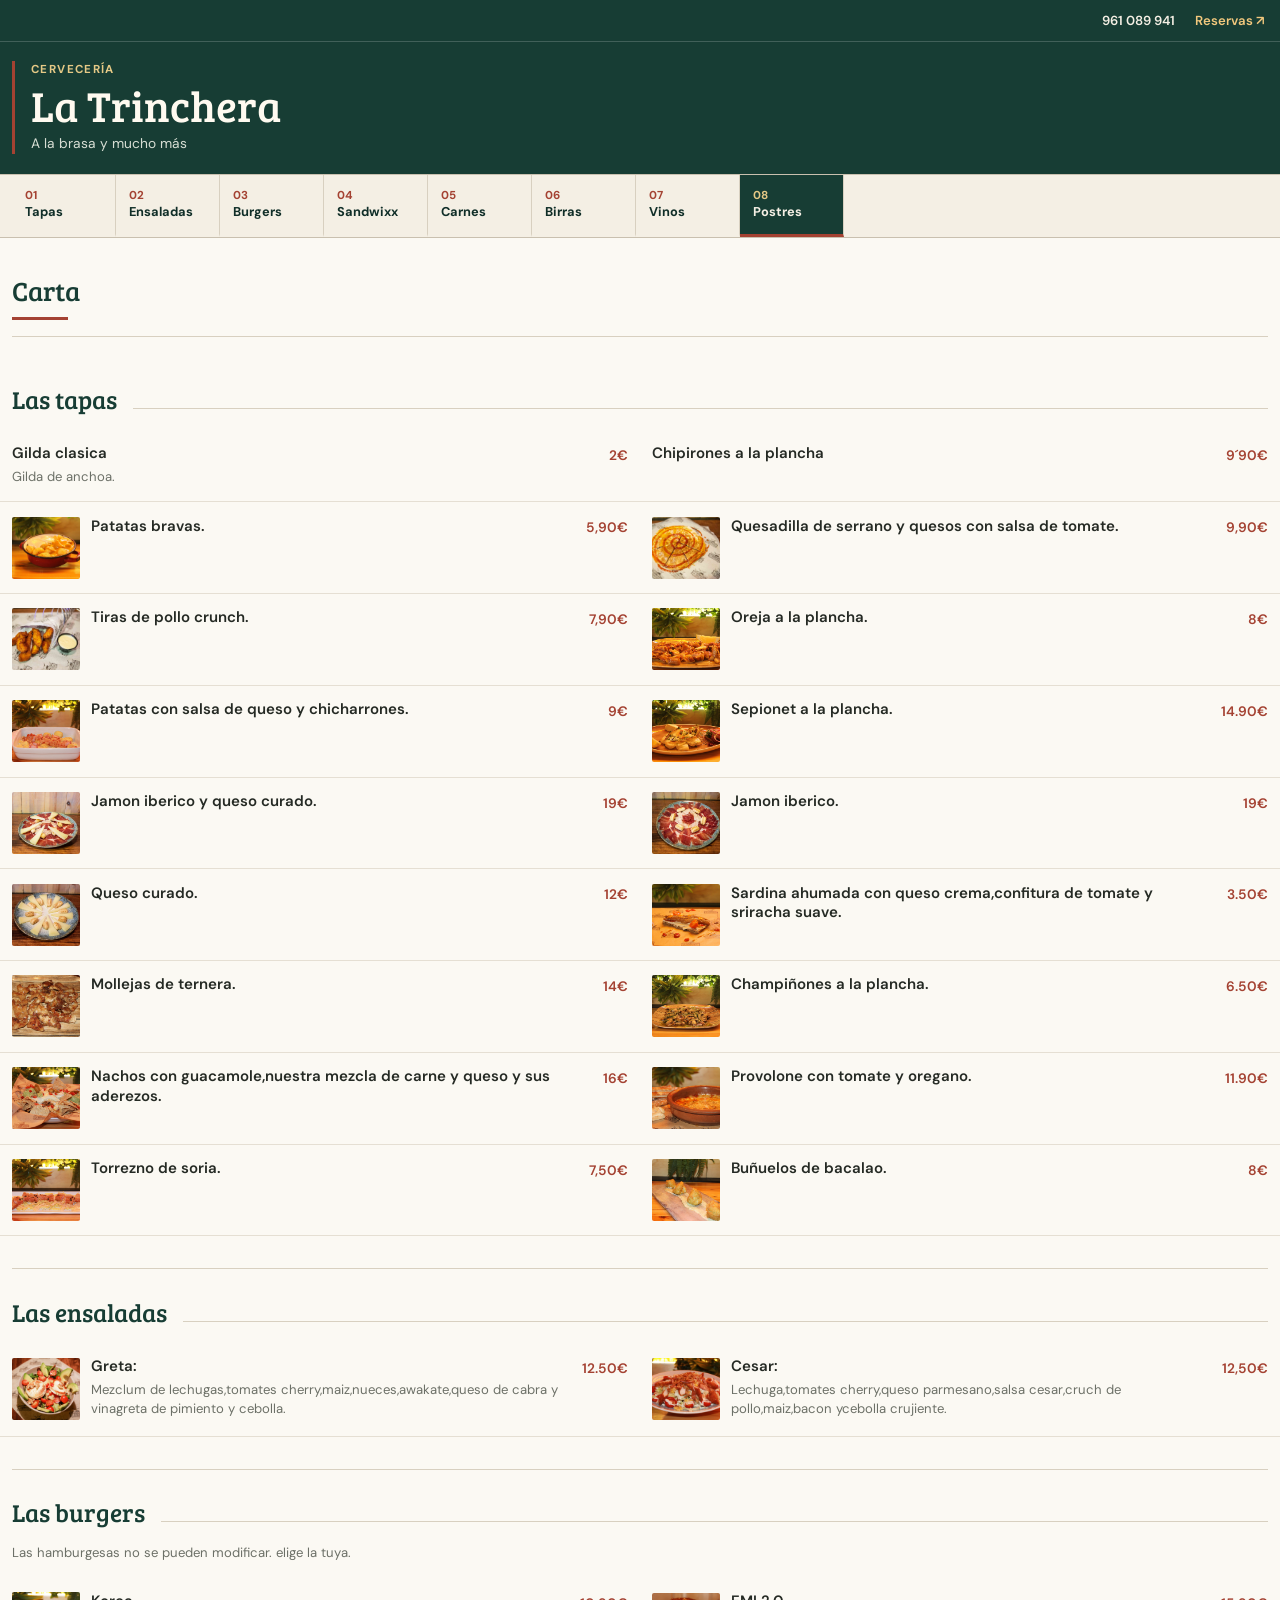
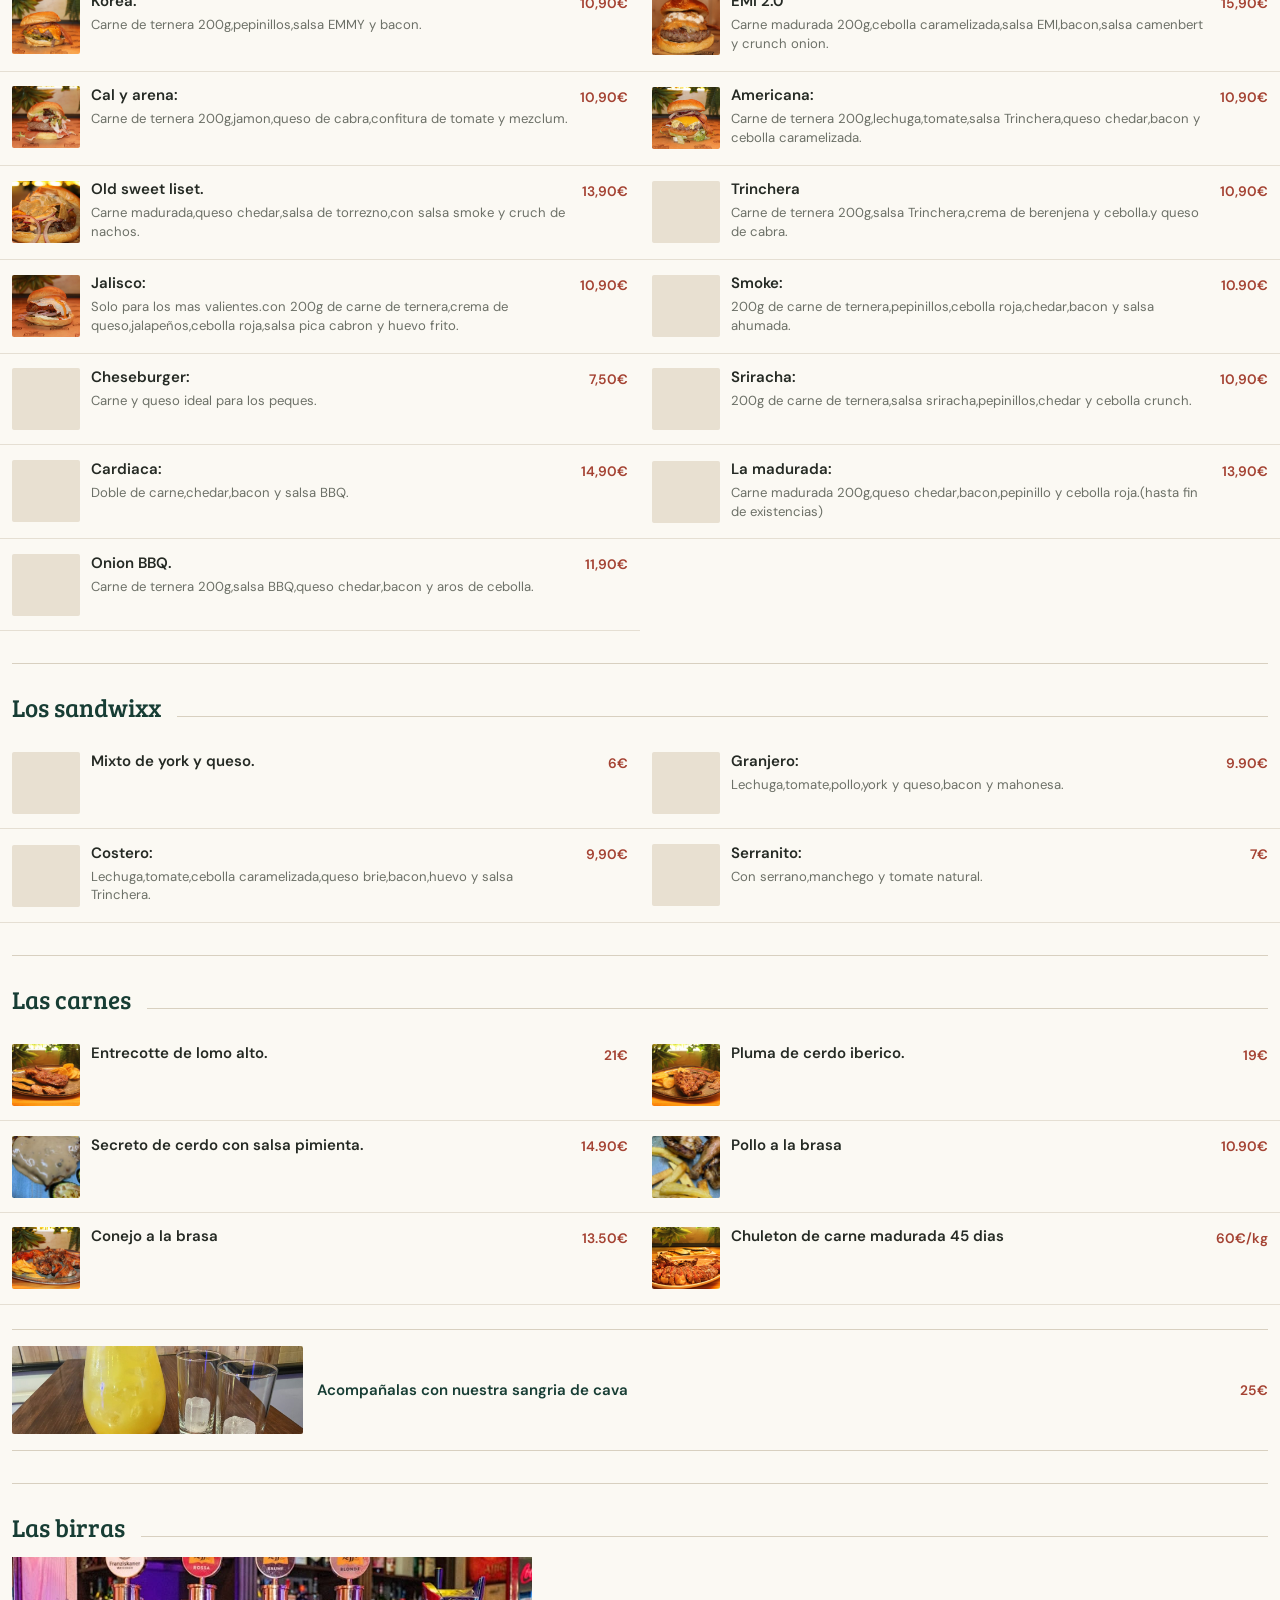
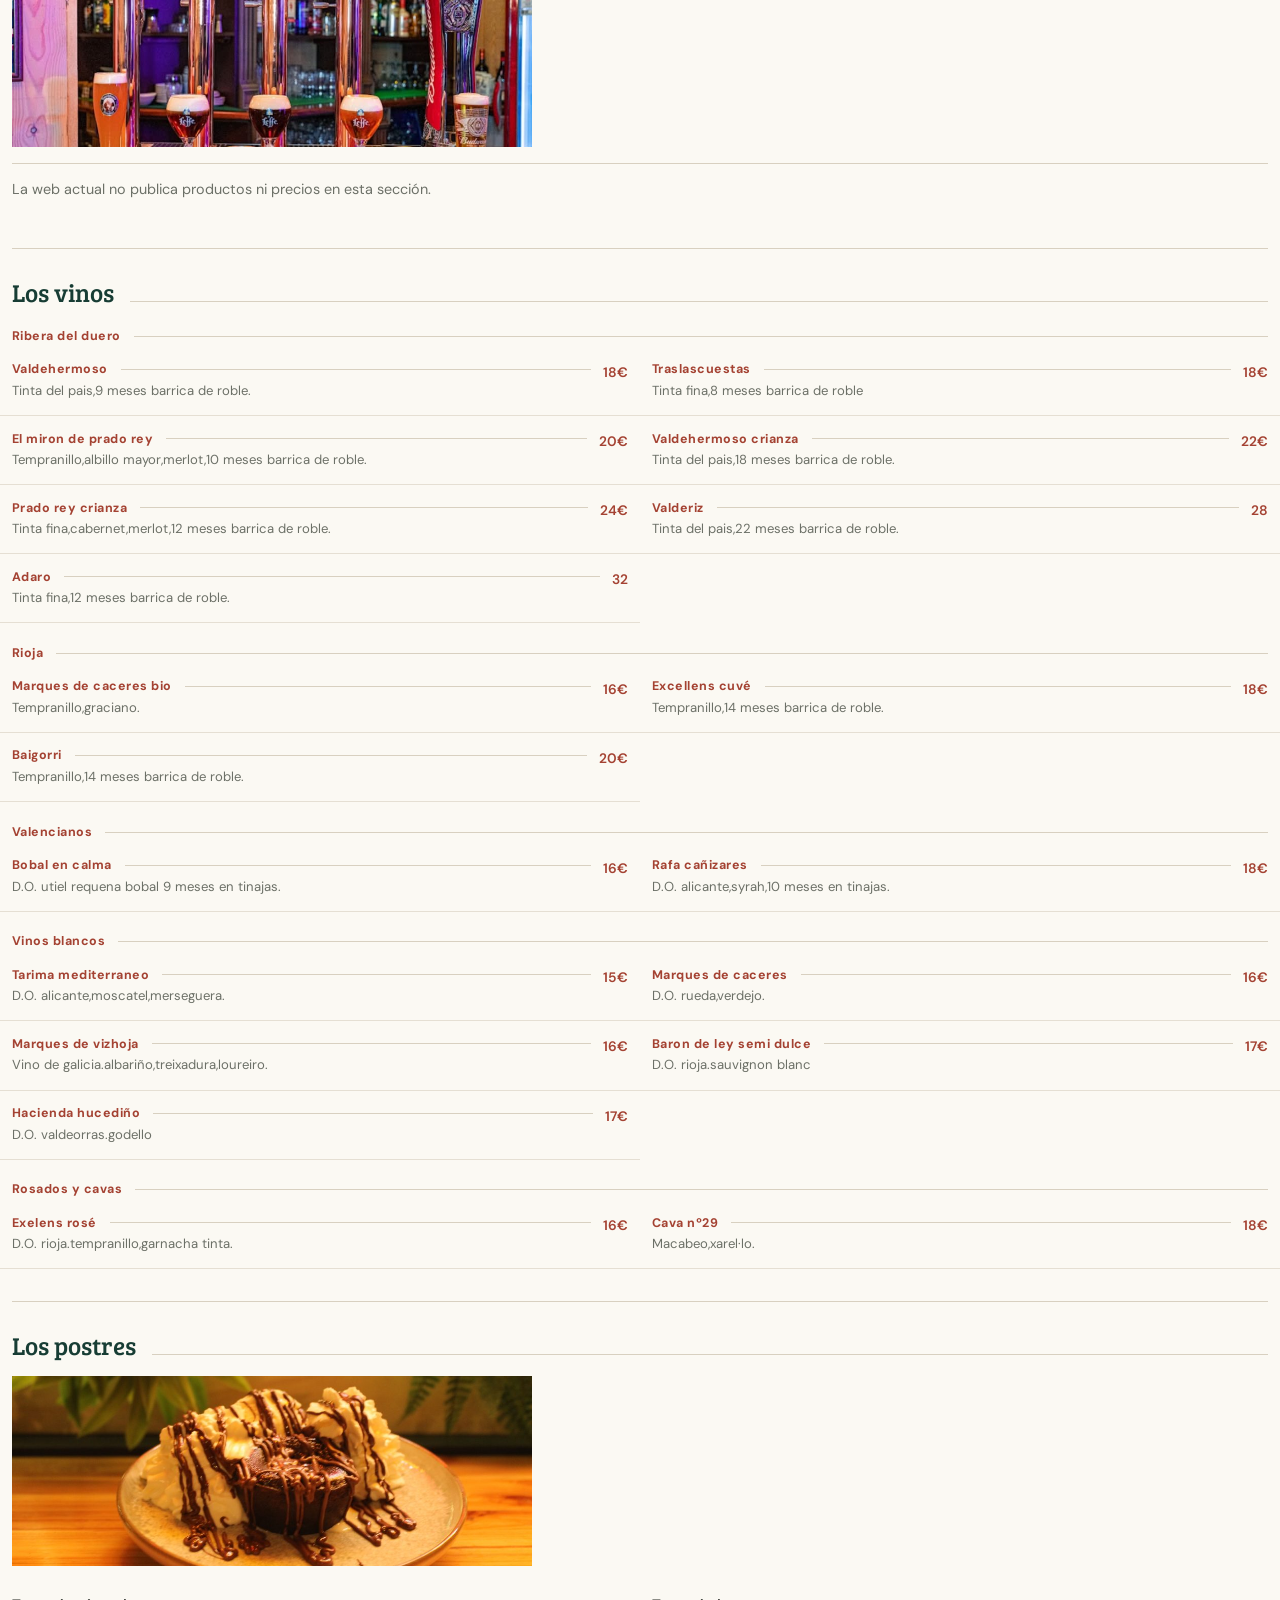
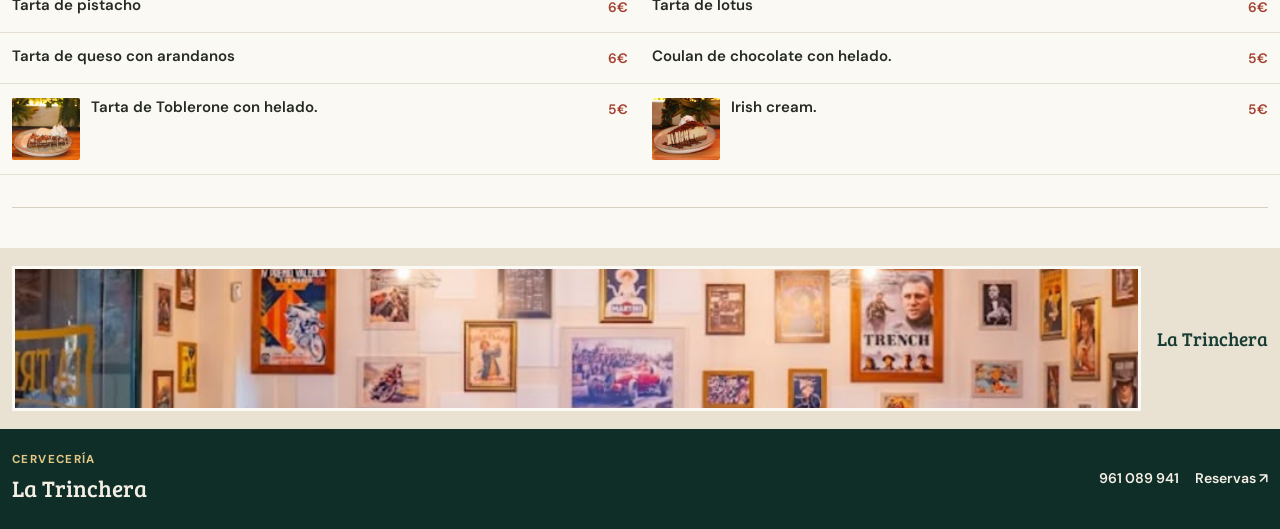
==== index.html @ 9a5b6aed "V1.0" ====
<!doctype html>
<html lang="es">
<head>
  <meta charset="utf-8">
  <meta name="viewport" content="width=device-width, initial-scale=1">
  <meta name="theme-color" content="#173d34">
  <meta name="description" content="Carta de Cervecería La Trinchera.">
  <title>Carta | Cervecería La Trinchera</title>
  <link rel="preconnect" href="https://fonts.googleapis.com">
  <link rel="preconnect" href="https://fonts.gstatic.com" crossorigin>
  <link href="https://fonts.googleapis.com/css2?family=Bree+Serif&family=DM+Sans:wght@400;500;600;700&display=swap" rel="stylesheet">
  <link href="https://cdn.jsdelivr.net/npm/bootstrap@5.3.3/dist/css/bootstrap.min.css" rel="stylesheet">
  <link href="css/style.css" rel="stylesheet">
  <script src="js/script.js" defer></script>
</head>
<body>
  <a class="skip-link" href="#contenido">Saltar a la carta</a>
  <header class="site-header" id="inicio">
    <div class="topline">
      <a class="phone-link" href="tel:961089941" aria-label="Llamar al 961 089 941">961 089 941</a>
      <a class="reservation-link" href="https://cervecerialatrinchera.com/index.php/ssssss/" target="_blank" rel="noopener noreferrer">Reservas <span aria-hidden="true">↗</span></a>
    </div>

    <div class="identity container-xxl">
      <div class="identity-copy">
        <p class="eyebrow">Cervecería</p>
        <h1>La Trinchera</h1>
        <p class="tagline">A la brasa y mucho más</p>
      </div>
    </div>

    <nav class="category-nav" aria-label="Categorías de la carta">
      <div class="category-nav-inner container-xxl" id="category-links"></div>
    </nav>
  </header>

  <main class="menu container-xxl" id="contenido">
    <div class="menu-heading">
      <h2>Carta</h2>
      <span class="heading-rule" aria-hidden="true"></span>
    </div>
    <div id="menu-sections"></div>
  </main>

  <section class="room-note" aria-label="El salón de La Trinchera">
    <div class="room-note-inner container-xxl">
      <img src="Fotos/salon.jpeg" alt="Interior de La Trinchera con mesas de madera, bancos y cuadros en las paredes" loading="lazy">
      <p>La Trinchera</p>
    </div>
  </section>

  <footer class="site-footer">
    <div class="footer-inner container-xxl">
      <div>
        <p class="eyebrow">Cervecería</p>
        <p class="footer-name">La Trinchera</p>
      </div>
      <div class="footer-links">
        <a href="tel:961089941">961 089 941</a>
        <a href="https://cervecerialatrinchera.com/index.php/ssssss/" target="_blank" rel="noopener noreferrer">Reservas <span aria-hidden="true">↗</span></a>
      </div>
    </div>
  </footer>
</body>
</html>
---- css/style.css ----
:root {
  color-scheme: light;
  --green: #173d34;
  --green-deep: #102e28;
  --cream: #f4efe4;
  --paper: #fbf9f3;
  --ink: #242923;
  --muted: #6c7067;
  --red: #a44232;
  --wood: #aa754c;
  --line: #d8d0c0;
  --display: "Bree Serif", Georgia, serif;
  --body: "DM Sans", "Segoe UI", sans-serif;
  --type-brand: 2.7rem;
  --type-section: 1.55rem;
  --type-product: 0.94rem;
  --type-description: 0.82rem;
  --type-detail: 0.72rem;
  scroll-padding-top: 5.5rem;
}

* {
  box-sizing: border-box;
}

html {
  scroll-behavior: smooth;
}

body {
  margin: 0;
  background: var(--paper);
  color: var(--ink);
  font-family: var(--body);
  font-size: 16px;
  line-height: 1.5;
}

a {
  color: inherit;
}

a:focus-visible {
  outline: 3px solid #d4a152;
  outline-offset: 3px;
}

.skip-link {
  position: fixed;
  z-index: 20;
  top: 0.5rem;
  left: 0.5rem;
  padding: 0.65rem 0.9rem;
  transform: translateY(-160%);
  background: var(--paper);
  color: var(--green-deep);
  font-weight: 700;
}

.skip-link:focus {
  transform: translateY(0);
}

.site-header {
  background: var(--green);
  color: var(--cream);
}

.topline {
  display: flex;
  min-height: 42px;
  align-items: center;
  justify-content: flex-end;
  gap: 1.25rem;
  padding: 0.35rem max(1rem, calc((100vw - 1320px) / 2));
  border-bottom: 1px solid rgb(255 255 255 / 18%);
  font-size: 0.82rem;
  font-weight: 600;
}

.topline a,
.footer-links a {
  text-decoration: none;
}

.topline a:hover,
.footer-links a:hover {
  text-decoration: underline;
  text-underline-offset: 0.2em;
}

.reservation-link {
  color: #f2c87d;
}

.identity {
  display: flex;
  align-items: center;
  min-height: 132px;
  padding-top: 1rem;
  padding-bottom: 1.05rem;
}

.identity-copy {
  padding-left: 1rem;
  border-left: 3px solid var(--red);
}

.eyebrow {
  margin: 0 0 0.2rem;
  color: var(--red);
  font-size: 0.72rem;
  font-weight: 700;
  letter-spacing: 0.12em;
  text-transform: uppercase;
}

.identity .eyebrow {
  color: #e5c986;
}

.identity h1 {
  margin: 0;
  color: #fffaf0;
  font-family: var(--display);
  font-size: var(--type-brand);
  font-weight: 400;
  line-height: 1.05;
}

.tagline {
  margin: 0.4rem 0 0;
  color: #d7ded4;
  font-size: 0.86rem;
}

.category-nav {
  position: sticky;
  z-index: 10;
  top: 0;
  background: var(--cream);
  color: var(--green-deep);
  border-top: 1px solid #c9c0af;
  border-bottom: 1px solid #c9c0af;
}

.category-nav-inner {
  display: flex;
  gap: 0;
  overflow-x: auto;
  overscroll-behavior-x: contain;
  scroll-snap-type: x proximity;
  scrollbar-width: none;
}

.category-nav-inner::-webkit-scrollbar {
  display: none;
}

.category-link {
  position: relative;
  display: flex;
  min-width: 6.1rem;
  min-height: 62px;
  flex: 0 0 auto;
  flex-direction: column;
  align-items: flex-start;
  justify-content: center;
  gap: 0.18rem;
  padding: 0.55rem 0.8rem 0.5rem;
  border-right: 1px solid #d8d0c0;
  border-bottom: 3px solid transparent;
  color: var(--green-deep);
  font-size: 0.8rem;
  font-weight: 700;
  line-height: 1.15;
  text-decoration: none;
  white-space: nowrap;
  scroll-snap-align: start;
}

.category-link::before {
  color: var(--red);
  content: attr(data-number);
  font-size: var(--type-detail);
  font-weight: 700;
  line-height: 1;
}

.category-link:hover,
.category-link[aria-current="location"] {
  background: var(--green);
  border-bottom-color: var(--red);
  color: var(--cream);
}

.category-link[aria-current="location"]::before,
.category-link:hover::before {
  color: #e5c986;
}

.menu {
  padding-top: 1.8rem;
  padding-bottom: 2.5rem;
}

.menu-heading {
  position: relative;
  margin-bottom: 1.2rem;
  padding: 0 0 1rem;
  border-bottom: 1px solid var(--line);
}

.menu-heading h2 {
  margin: 0;
  color: var(--green);
  font-family: var(--display);
  font-size: 1.7rem;
  font-weight: 400;
  line-height: 1.15;
}

.heading-rule {
  display: block;
  width: 3.5rem;
  height: 3px;
  margin-top: 0.7rem;
  background: var(--red);
}

.menu-section {
  scroll-margin-top: 5.5rem;
  padding: 1.8rem 0 2rem;
  border-bottom: 1px solid var(--line);
}

.section-heading {
  display: flex;
  align-items: baseline;
  justify-content: space-between;
  gap: 1rem;
  margin-bottom: 1rem;
}

.section-heading h2 {
  margin: 0;
  color: var(--green);
  font-family: var(--display);
  font-size: var(--type-section);
  font-weight: 400;
  line-height: 1.15;
}

.section-heading::after {
  height: 1px;
  flex: 1;
  content: "";
  background: var(--line);
}

.section-note {
  margin: 0 0 1rem;
  color: var(--muted);
  font-size: var(--type-description);
  line-height: 1.45;
}

.product-grid {
  --bs-gutter-x: 1.5rem;
  --bs-gutter-y: 0;
}

.product-item {
  display: grid;
  grid-template-columns: minmax(0, 1fr) auto;
  align-content: start;
  align-items: start;
  gap: 0.1rem 0.75rem;
  min-width: 0;
  padding: 0.9rem 0.75rem;
  border-bottom: 1px solid #e5dfd3;
}

.product-item.has-image {
  grid-template-columns: 68px minmax(0, 1fr) auto;
  gap: 0.18rem 0.7rem;
}

.product-photo {
  grid-row: 1 / span 2;
  width: 68px;
  height: 62px;
  align-self: center;
  border-radius: 2px;
  background: #e8e0d1;
  object-fit: cover;
}

.product-copy {
  min-width: 0;
}

.product-name {
  margin: 0;
  color: #252a24;
  font-size: var(--type-product);
  font-weight: 600;
  line-height: 1.3;
}

.product-description {
  margin: 0.28rem 0 0;
  color: var(--muted);
  font-size: var(--type-description);
  line-height: 1.42;
}

.product-price {
  align-self: start;
  padding-top: 0.04rem;
  color: var(--red);
  font-size: 0.86rem;
  font-weight: 600;
  white-space: nowrap;
}

.wine-group {
  margin-top: 1.4rem;
}

.wine-group h3 {
  display: flex;
  align-items: center;
  gap: 0.8rem;
  margin: 0 0 0.2rem;
  color: var(--red);
  font-size: 0.78rem;
  font-weight: 700;
  letter-spacing: 0.04em;
}

.wine-group h3::after {
  height: 1px;
  flex: 1;
  content: "";
  background: var(--line);
}

.section-photo {
  width: min(100%, 520px);
  height: 190px;
  margin: 0 0 1rem;
  overflow: hidden;
  background: #e8e0d1;
}

.section-photo img {
  width: 100%;
  height: 100%;
  object-fit: cover;
}

.menu-empty {
  margin: 0;
  padding: 0.95rem 0;
  border-top: 1px solid var(--line);
  color: var(--muted);
  font-size: 0.9rem;
}

.complement {
  display: grid;
  grid-template-columns: minmax(96px, 0.32fr) 1fr auto;
  align-items: center;
  gap: 0.9rem;
  margin-top: 1.5rem;
  padding: 1rem 0;
  border-top: 1px solid var(--line);
  border-bottom: 1px solid var(--line);
}

.complement img {
  width: 100%;
  height: 88px;
  border-radius: 2px;
  object-fit: cover;
}

.complement p {
  margin: 0;
  color: var(--green);
  font-size: var(--type-product);
  font-weight: 600;
  line-height: 1.35;
}

.complement .product-price {
  align-self: center;
}

.room-note {
  padding: 1.1rem 0;
  background: #e9e1d2;
}

.room-note-inner {
  display: grid;
  grid-template-columns: minmax(0, 1fr) auto;
  align-items: center;
  gap: 1rem;
}

.room-note img {
  display: block;
  width: 100%;
  height: 145px;
  object-fit: cover;
  object-position: center 50%;
  border: 3px solid var(--paper);
}

.room-note p {
  margin: 0;
  color: var(--green);
  font-family: var(--display);
  font-size: 1.2rem;
}

.site-footer {
  padding: 1.4rem 0;
  background: var(--green-deep);
  color: var(--cream);
}

.footer-inner {
  display: flex;
  align-items: center;
  justify-content: space-between;
  gap: 1.5rem;
}

.site-footer .eyebrow {
  color: #e5c986;
}

.footer-name {
  margin: 0;
  font-family: var(--display);
  font-size: 1.45rem;
}

.footer-links {
  display: flex;
  flex-wrap: wrap;
  gap: 1rem;
  font-size: 0.88rem;
  font-weight: 600;
}

@media (min-width: 768px) {
  .menu {
    padding-top: 2.3rem;
  }

  .category-link {
    min-width: 6.5rem;
  }
}

@media (max-width: 575.98px) {
  .topline {
    min-height: 38px;
    padding-right: 1rem;
    font-size: 0.78rem;
  }

  .identity {
    min-height: 106px;
    padding-top: 0.8rem;
    padding-bottom: 0.85rem;
  }

  .identity-copy {
    padding-left: 0.8rem;
  }

  .identity h1 {
    font-size: 2.1rem;
  }

  .tagline {
    font-size: 0.8rem;
  }

  .category-link {
    min-width: 5.4rem;
    min-height: 57px;
    padding-right: 0.7rem;
    padding-left: 0.7rem;
    font-size: 0.76rem;
  }

  .menu {
    padding-top: 1.35rem;
    padding-bottom: 1.8rem;
  }

  .menu-heading h2 {
    font-size: 1.55rem;
  }

  .section-heading h2 {
    font-size: 1.42rem;
  }

  .product-grid {
    --bs-gutter-x: 0;
  }

  .product-item {
    padding: 0.8rem 0;
  }

  .product-item.has-image {
    grid-template-columns: 58px minmax(0, 1fr) auto;
    gap: 0.18rem 0.62rem;
  }

  .product-photo {
    width: 58px;
    height: 54px;
  }

  .product-name {
    font-size: 0.88rem;
  }

  .product-description {
    font-size: 0.82rem;
  }

  .product-price {
    font-size: 0.85rem;
  }

  .complement {
    grid-template-columns: 68px minmax(0, 1fr) auto;
    gap: 0.7rem;
  }

  .complement img {
    height: 62px;
  }

  .complement p {
    font-size: 0.84rem;
  }

  .room-note img {
    height: 112px;
  }

  .room-note p {
    font-size: 1.1rem;
  }

  .footer-inner {
    align-items: flex-start;
    flex-direction: column;
    gap: 0.85rem;
  }
}

@media (prefers-reduced-motion: reduce) {
  html {
    scroll-behavior: auto;
  }
}
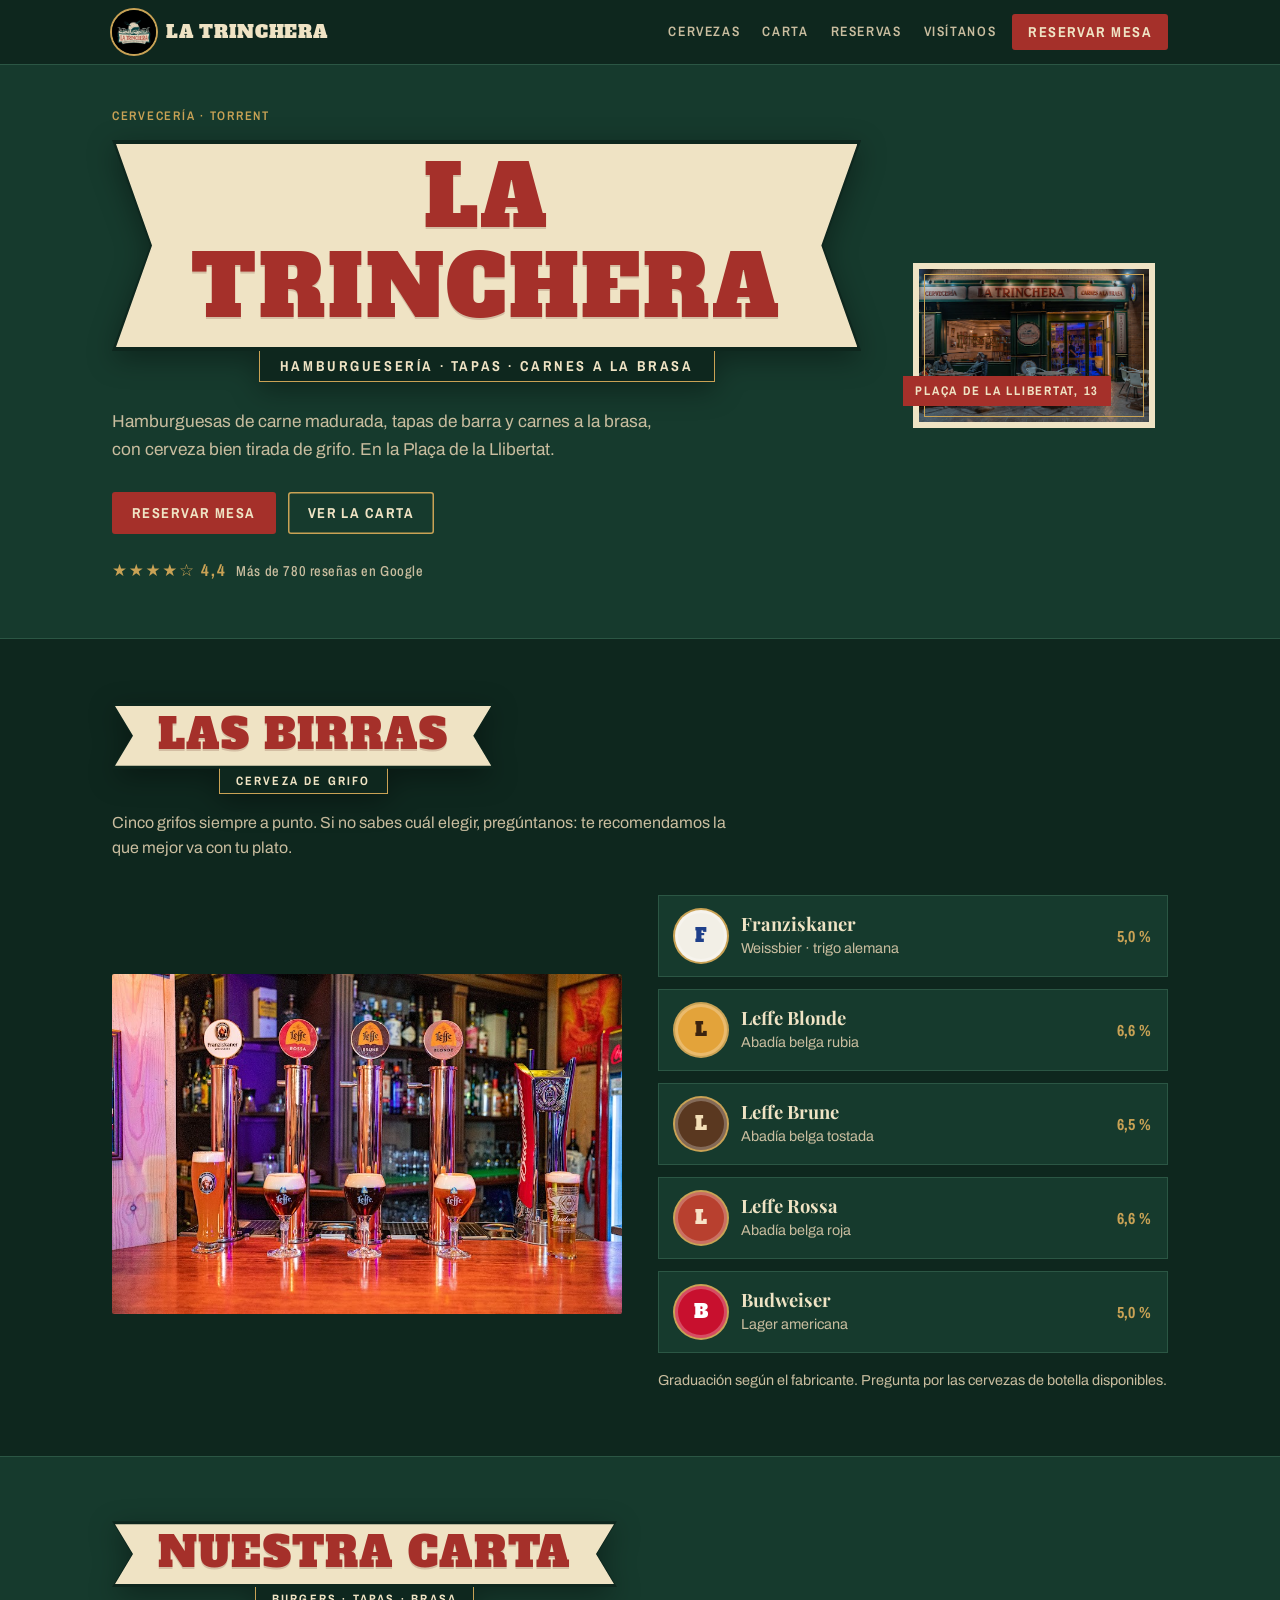
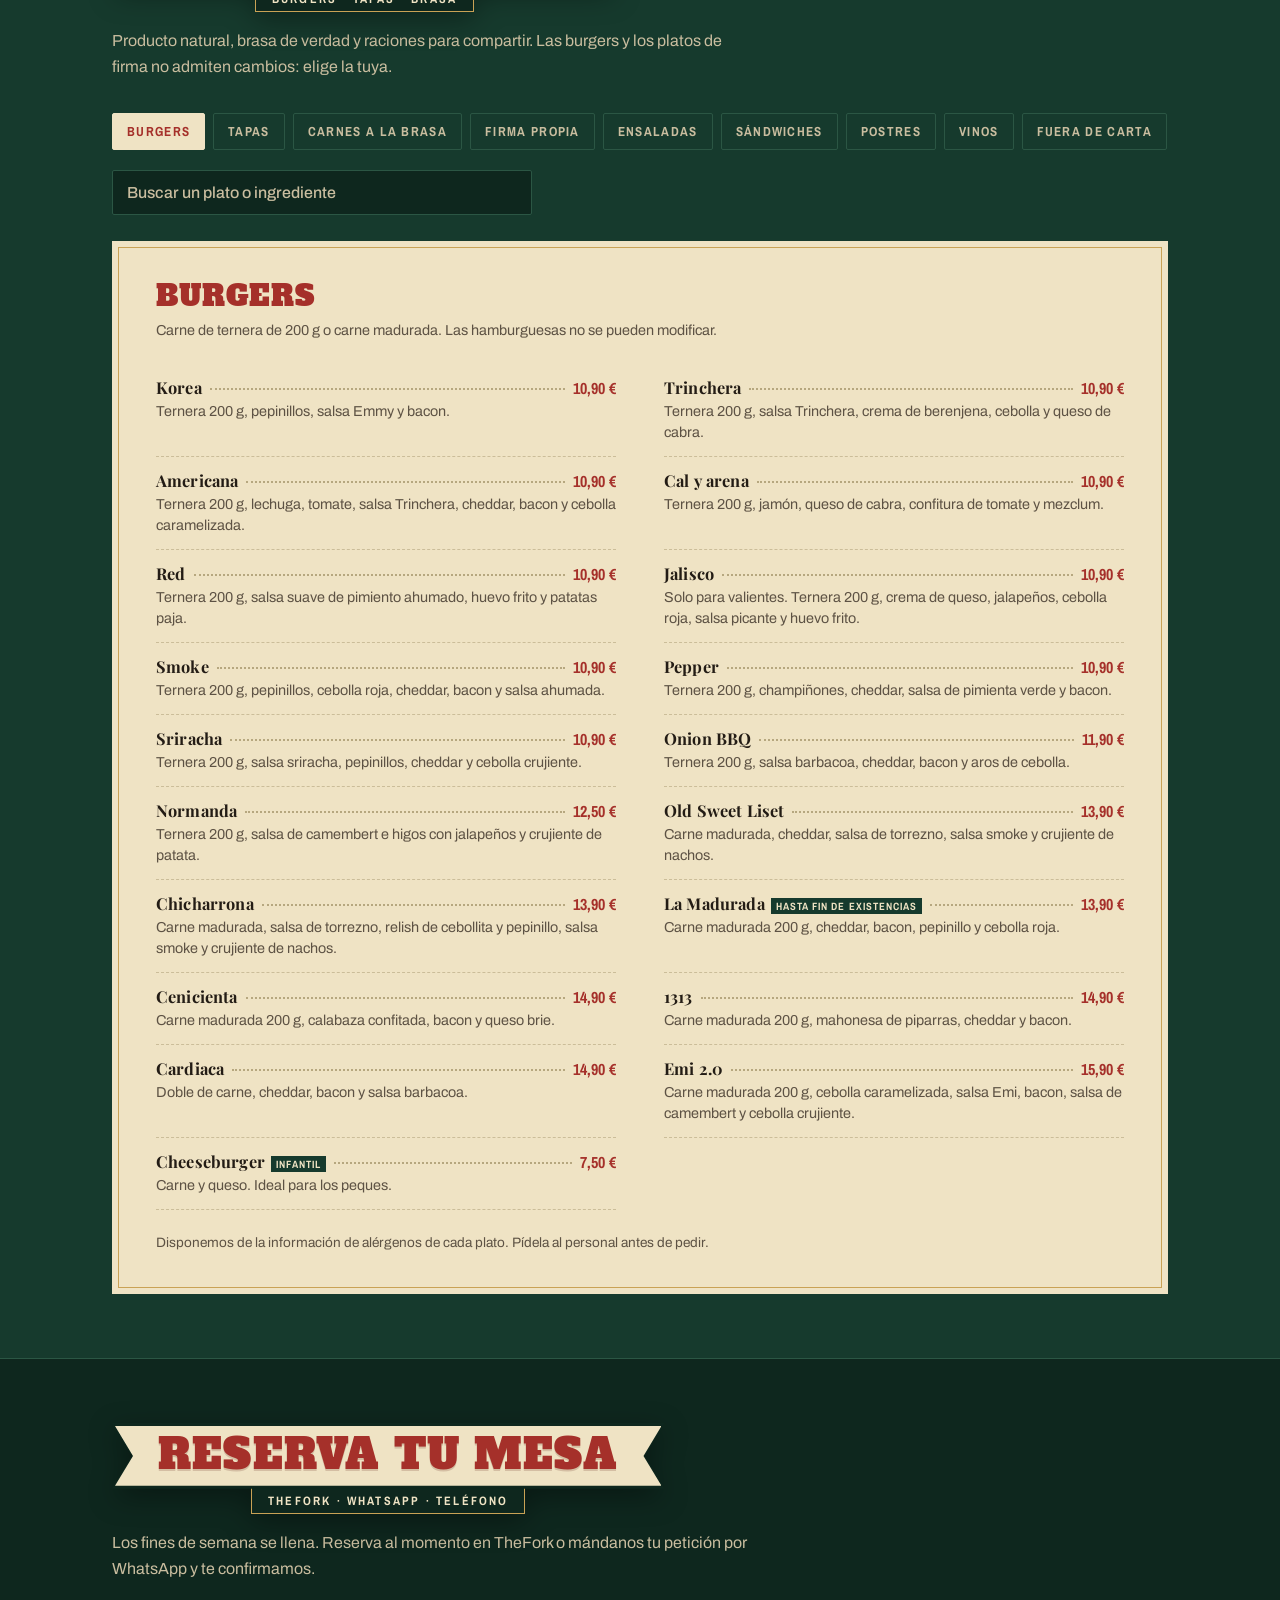
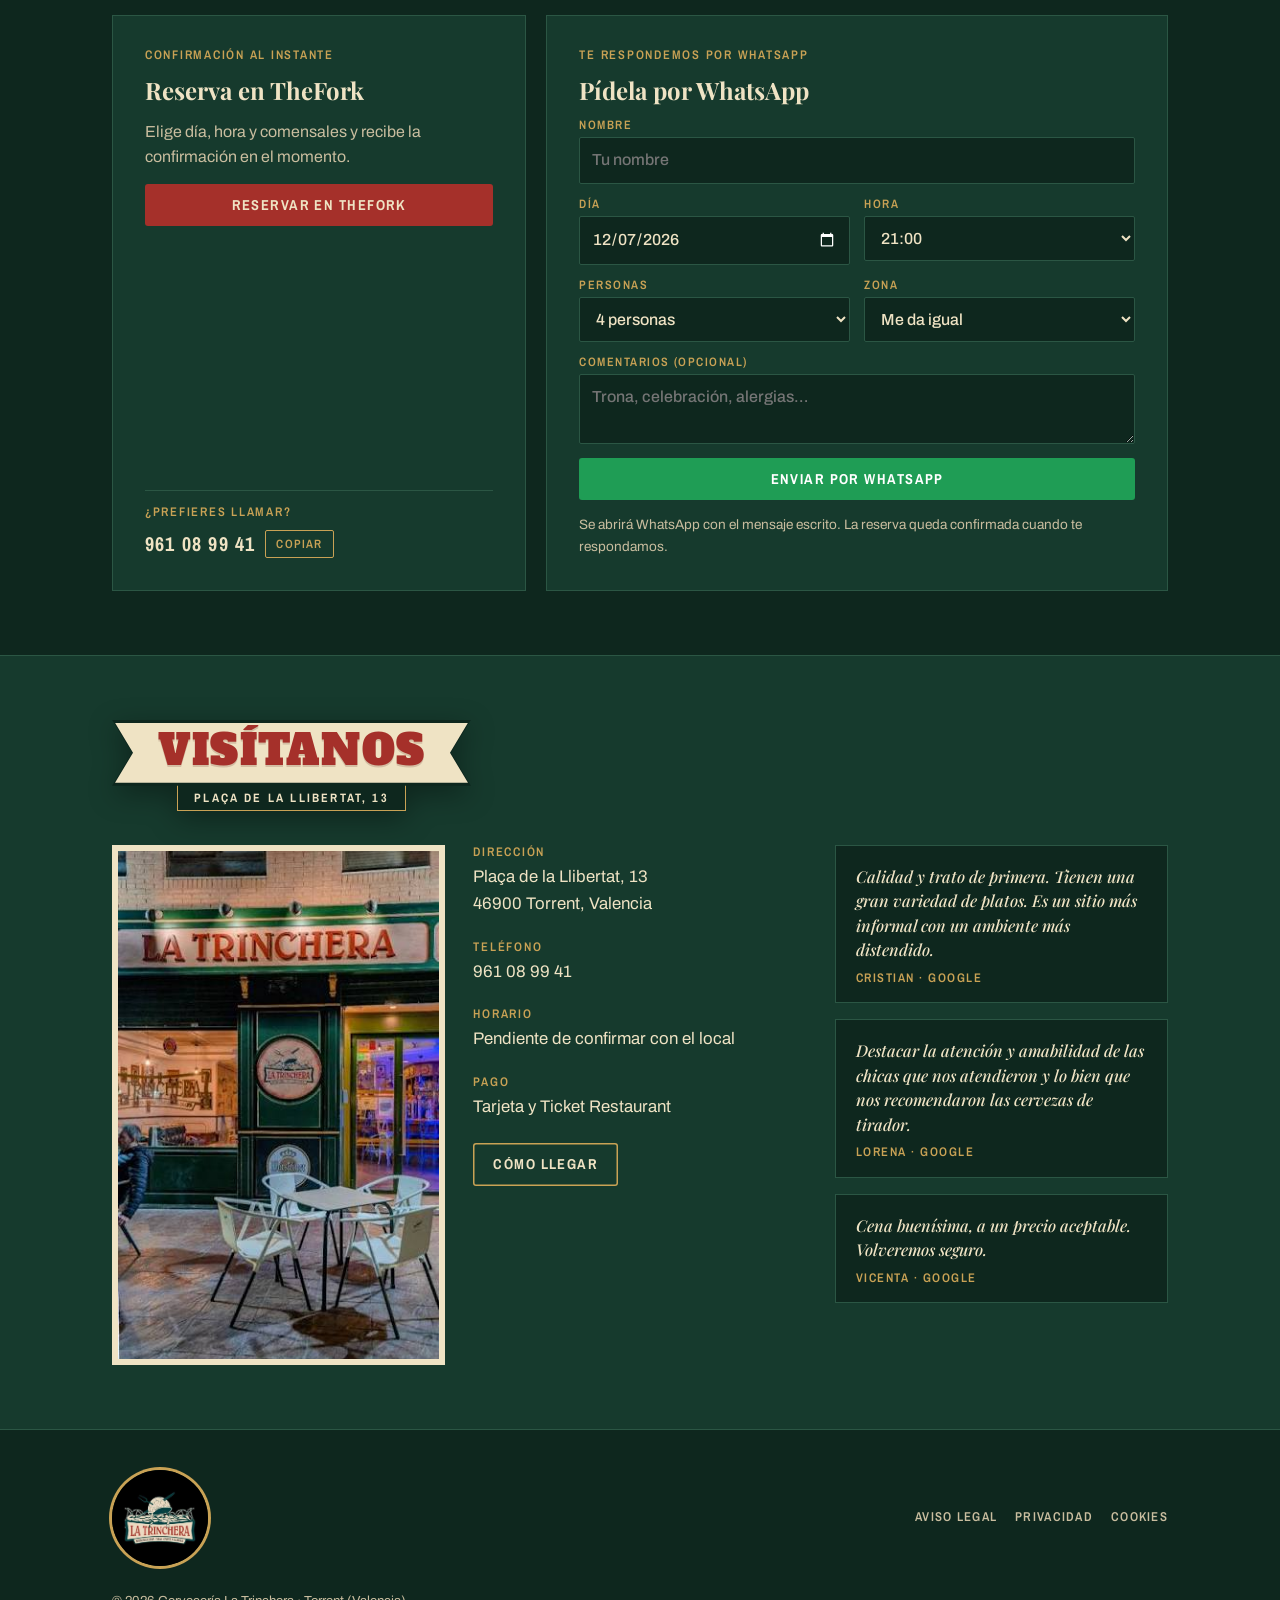
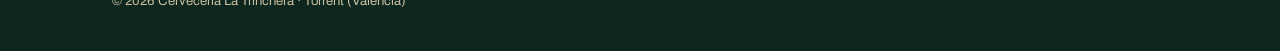
==== commit 39b39f24: "Add files via upload" ====
--- a/index.html
+++ b/index.html
@@ -1,65 +1,477 @@
-<!doctype html>
-<html lang="es">
-<head>
-  <meta charset="utf-8">
-  <meta name="viewport" content="width=device-width, initial-scale=1">
-  <meta name="theme-color" content="#173d34">
-  <meta name="description" content="Carta de Cervecería La Trinchera.">
-  <title>Carta | Cervecería La Trinchera</title>
-  <link rel="preconnect" href="https://fonts.googleapis.com">
-  <link rel="preconnect" href="https://fonts.gstatic.com" crossorigin>
-  <link href="https://fonts.googleapis.com/css2?family=Bree+Serif&family=DM+Sans:wght@400;500;600;700&display=swap" rel="stylesheet">
-  <link href="https://cdn.jsdelivr.net/npm/bootstrap@5.3.3/dist/css/bootstrap.min.css" rel="stylesheet">
-  <link href="css/style.css" rel="stylesheet">
-  <script src="js/script.js" defer></script>
-</head>
-<body>
-  <a class="skip-link" href="#contenido">Saltar a la carta</a>
-  <header class="site-header" id="inicio">
-    <div class="topline">
-      <a class="phone-link" href="tel:961089941" aria-label="Llamar al 961 089 941">961 089 941</a>
-      <a class="reservation-link" href="https://cervecerialatrinchera.com/index.php/ssssss/" target="_blank" rel="noopener noreferrer">Reservas <span aria-hidden="true">↗</span></a>
-    </div>
-
-    <div class="identity container-xxl">
-      <div class="identity-copy">
-        <p class="eyebrow">Cervecería</p>
-        <h1>La Trinchera</h1>
-        <p class="tagline">A la brasa y mucho más</p>
-      </div>
-    </div>
-
-    <nav class="category-nav" aria-label="Categorías de la carta">
-      <div class="category-nav-inner container-xxl" id="category-links"></div>
-    </nav>
-  </header>
-
-  <main class="menu container-xxl" id="contenido">
-    <div class="menu-heading">
-      <h2>Carta</h2>
-      <span class="heading-rule" aria-hidden="true"></span>
-    </div>
-    <div id="menu-sections"></div>
-  </main>
-
-  <section class="room-note" aria-label="El salón de La Trinchera">
-    <div class="room-note-inner container-xxl">
-      <img src="Fotos/salon.jpeg" alt="Interior de La Trinchera con mesas de madera, bancos y cuadros en las paredes" loading="lazy">
-      <p>La Trinchera</p>
-    </div>
-  </section>
-
-  <footer class="site-footer">
-    <div class="footer-inner container-xxl">
-      <div>
-        <p class="eyebrow">Cervecería</p>
-        <p class="footer-name">La Trinchera</p>
-      </div>
-      <div class="footer-links">
-        <a href="tel:961089941">961 089 941</a>
-        <a href="https://cervecerialatrinchera.com/index.php/ssssss/" target="_blank" rel="noopener noreferrer">Reservas <span aria-hidden="true">↗</span></a>
-      </div>
-    </div>
-  </footer>
-</body>
-</html>+<!doctype html><html><head><meta charset=utf8><meta name=viewport content="width=device-width,initial-scale=1,viewport-fit=cover"><style>:root{color-scheme:light;box-sizing:border-box;padding-top:env(safe-area-inset-top,0px);padding-bottom:env(safe-area-inset-bottom,0px)}html{scroll-padding-top:env(safe-area-inset-top,0px)}body{margin:0;padding:0;font:14px -apple-system,BlinkMacSystemFont,sans-serif;background:#faf9f5;color:#141413}img{max-width:100%}[hidden]:not([hidden=until-found i]){display:none!important}</style></head><body>
+<title>Cervecería La Trinchera</title>
+<meta name="description" content="Cervecería La Trinchera en Torrent: hamburguesas, tapas y carnes a la brasa. Cervezas de grifo y reservas por TheFork o WhatsApp.">
+<link rel="preconnect" href="https://fonts.googleapis.com">
+<link rel="preconnect" href="https://fonts.gstatic.com" crossorigin>
+<link rel="stylesheet" href="https://fonts.googleapis.com/css2?family=Alfa+Slab+One&family=Playfair+Display:wght@700;800&family=Archivo:wght@400;500;600&family=Archivo+Narrow:wght@500;600;700&display=swap">
+<script type="application/ld+json">
+{"@context":"https://schema.org","@type":"Restaurant","name":"Cervecería La Trinchera","servesCuisine":["Hamburguesas","Tapas","Carnes a la brasa"],"telephone":"+34961089941","address":{"@type":"PostalAddress","streetAddress":"Plaça de la Llibertat, 13","addressLocality":"Torrent","addressRegion":"Valencia","postalCode":"46900","addressCountry":"ES"},"acceptsReservations":"True","priceRange":"€€"}
+</script>
+<style>
+/* Layout: the facade as a page. A green bottle-glass ground, cream panels, and every
+   title drawn like the logo: red slab letters on a cream ribbon with notched ends,
+   a dark green band underneath. Gold trim as the only ornament. */
+:root{
+  --green:#163a2d;        /* facade paint */
+  --green-deep:#0e271e;   /* shadowed panels, ribbon edge */
+  --green-line:#2b5644;   /* panel edges */
+  --cream:#efe3c4;        /* ribbon, paper */
+  --cream-dim:#c9bd9f;    /* secondary text on green */
+  --red:#a5302a;          /* logo lettering */
+  --gold:#c9a255;         /* brass trim */
+  --ink:#231c15;          /* text on cream */
+  --wa:#1f9d55;           /* WhatsApp action */
+  --f-logo:"Alfa Slab One","Rockwell","Roboto Slab",Georgia,serif;
+  --f-display:"Playfair Display",Georgia,"Times New Roman",serif;
+  --f-body:"Archivo",system-ui,-apple-system,"Segoe UI",sans-serif;
+  --f-label:"Archivo Narrow","Arial Narrow",system-ui,sans-serif;
+  --wrap:1120px;
+  color-scheme:dark;
+}
+*{box-sizing:border-box}
+html{scroll-behavior:smooth}
+@media (prefers-reduced-motion:reduce){html{scroll-behavior:auto}*{transition:none!important;animation:none!important}}
+body{background:var(--green);color:var(--cream);font:400 1rem/1.6 var(--f-body);padding-bottom:calc(76px + env(safe-area-inset-bottom,0px))}
+@media (min-width:760px){body{padding-bottom:0}}
+a{color:inherit}
+:focus-visible{outline:3px solid var(--gold);outline-offset:3px}
+.wrap{max-width:var(--wrap);margin-inline:auto;padding-inline:16px}
+@media (min-width:760px){.wrap{padding-inline:32px}}
+h1,h2,h3{text-wrap:balance;margin:0;font-weight:400}
+.label{font:600 .78rem/1.2 var(--f-label);letter-spacing:.14em;text-transform:uppercase;color:var(--gold)}
+
+/* Logo ribbon: dark green edge, cream fill, notched ends, red slab lettering,
+   and the dark band with the small caps line underneath */
+.ribbon{display:inline-flex;flex-direction:column;align-items:center;max-width:100%;filter:drop-shadow(0 8px 14px rgba(0,0,0,.35))}
+.ribbon .r-edge{--n:20px;background:var(--green-deep);padding:3px;clip-path:polygon(0 0,100% 0,calc(100% - var(--n)) 50%,100% 100%,0 100%,var(--n) 50%);max-width:100%}
+.ribbon .r-fill{display:block;background:var(--cream);clip-path:polygon(0 0,100% 0,calc(100% - var(--n) + 2px) 50%,100% 100%,0 100%,calc(var(--n) - 2px) 50%);padding:.16em calc(var(--n) + .55em) .2em;font:400 clamp(1.6rem,4.6vw,2.6rem)/1.08 var(--f-logo);letter-spacing:.03em;text-transform:uppercase;color:var(--red);text-align:center;text-shadow:0 2px 0 rgba(90,20,15,.18)}
+.ribbon .r-sub{margin-top:-1px;background:var(--green-deep);color:var(--cream);font:700 clamp(.62rem,1.6vw,.76rem)/1 var(--f-label);letter-spacing:.18em;text-transform:uppercase;padding:7px 16px 6px;border:1px solid var(--gold);border-top:0;text-align:center;max-width:92%}
+.ribbon.big .r-edge{--n:clamp(22px,4vw,38px);padding:4px}
+.ribbon.big .r-fill{font-size:clamp(2.5rem,9vw,5.2rem);padding:.12em calc(var(--n) + .45em) .16em}
+.ribbon.big .r-sub{font-size:clamp(.68rem,1.8vw,.9rem);padding:9px 20px 8px}
+@media (max-width:500px){.ribbon .r-sub{letter-spacing:.08em;padding-inline:10px}}
+
+/* Header */
+.top{position:sticky;top:env(safe-area-inset-top,0px);z-index:20;background:var(--green-deep);border-bottom:1px solid var(--green-line)}
+.top .wrap{display:flex;align-items:center;gap:16px;min-height:64px}
+.brand{display:flex;align-items:center;gap:10px;text-decoration:none;margin-right:auto}
+.brand img{width:44px;height:44px;border-radius:50%;box-shadow:0 0 0 2px var(--gold)}
+.brand span{font:400 1.12rem/1 var(--f-logo);letter-spacing:.04em;color:var(--cream);text-transform:uppercase}
+.nav{display:none;gap:22px}
+.nav a{font:600 .85rem/1 var(--f-label);letter-spacing:.12em;text-transform:uppercase;text-decoration:none;color:var(--cream-dim)}
+.nav a:hover{color:var(--cream)}
+@media (min-width:860px){.nav{display:flex}}
+.btn{display:inline-flex;align-items:center;justify-content:center;gap:8px;font:700 .9rem/1 var(--f-label);letter-spacing:.1em;text-transform:uppercase;text-decoration:none;padding:14px 20px;border:0;border-radius:3px;cursor:pointer}
+.btn-red{background:var(--red);color:var(--cream)}
+.btn-red:hover{background:#b8382f}
+.btn-line{background:transparent;color:var(--cream);box-shadow:inset 0 0 0 1.5px var(--gold)}
+.btn-line:hover{background:rgba(201,162,85,.12)}
+.btn-wa{background:var(--wa);color:#fff}
+.btn-wa:hover{background:#23b061}
+.top .btn{padding:11px 16px;display:none}
+@media (min-width:760px){.top .btn{display:inline-flex}}
+
+/* Hero */
+.hero{padding-block:44px 56px}
+.hero .wrap{display:grid;gap:36px;align-items:center}
+@media (min-width:900px){.hero .wrap{grid-template-columns:1.05fr .95fr;gap:52px}}
+.hero .eyebrow{display:block;margin-bottom:16px}
+.hero p{max-width:34rem;color:var(--cream-dim);font-size:1.08rem;margin:26px 0 28px}
+.hero .ctas{display:flex;flex-wrap:wrap;gap:12px}
+.rating{display:flex;align-items:center;gap:10px;margin-top:26px;font:500 .9rem/1.3 var(--f-label);color:var(--cream-dim);letter-spacing:.04em}
+.rating b{color:var(--gold);font-size:1.05rem;letter-spacing:.1em}
+.photo{position:relative;margin:0}
+.photo img{display:block;width:100%;height:auto;border:6px solid var(--cream);outline:1px solid var(--gold);outline-offset:-12px}
+.photo figcaption{position:absolute;left:-10px;bottom:22px;background:var(--red);color:var(--cream);font:700 .78rem/1 var(--f-label);letter-spacing:.14em;text-transform:uppercase;padding:9px 12px}
+@media (max-width:500px){.photo figcaption{left:6px}}
+
+section{padding-block:64px}
+.sec-head{display:flex;flex-direction:column;align-items:flex-start;gap:16px;margin-bottom:34px}
+.sec-head p{margin:0;max-width:40rem;color:var(--cream-dim)}
+
+/* Grifos */
+#grifos{background:var(--green-deep);border-block:1px solid var(--green-line)}
+.taps-grid{display:grid;gap:36px}
+@media (min-width:900px){.taps-grid{grid-template-columns:1fr 1fr;align-items:center}}
+.taps-photo{margin:0}
+.taps-photo img{display:block;width:100%;height:auto;border-radius:2px}
+.taps{list-style:none;margin:0;padding:0;display:grid;gap:12px}
+.tap{display:grid;grid-template-columns:52px 1fr auto;gap:14px;align-items:center;padding:14px 16px;background:var(--green);border:1px solid var(--green-line)}
+.tap .disc{width:52px;height:52px;border-radius:50%;display:grid;place-items:center;font:400 1.15rem/1 var(--f-logo);box-shadow:inset 0 0 0 3px rgba(255,255,255,.25),0 0 0 2px var(--gold)}
+.tap h3{font:700 1.15rem/1.2 var(--f-display);color:var(--cream)}
+.tap p{margin:2px 0 0;font-size:.9rem;color:var(--cream-dim)}
+.tap .abv{font:700 1rem/1 var(--f-label);color:var(--gold);font-variant-numeric:tabular-nums;white-space:nowrap}
+.taps-note{margin:16px 0 0;font-size:.9rem;color:var(--cream-dim)}
+
+/* Carta */
+.menu-tools{display:flex;flex-direction:column;gap:14px;margin-bottom:26px}
+.tabs{display:flex;gap:8px;overflow-x:auto;padding-bottom:6px;scrollbar-width:thin}
+.tab{flex:none;font:700 .82rem/1 var(--f-label);letter-spacing:.1em;text-transform:uppercase;padding:11px 14px;background:transparent;color:var(--cream-dim);border:1px solid var(--green-line);border-radius:2px;cursor:pointer}
+.tab[aria-selected="true"]{background:var(--cream);color:var(--red);border-color:var(--cream)}
+.search{position:relative;max-width:420px}
+.search input{width:100%;font:500 1rem/1 var(--f-body);padding:13px 14px;background:var(--green-deep);color:var(--cream);border:1px solid var(--green-line);border-radius:2px}
+.search input::placeholder{color:var(--cream-dim)}
+.menu-card{background:var(--cream);color:var(--ink);padding:28px 22px;box-shadow:inset 0 0 0 6px var(--cream),inset 0 0 0 7px var(--gold)}
+@media (min-width:760px){.menu-card{padding:40px 44px}}
+.menu-card h3{font:400 1.8rem/1.1 var(--f-logo);color:var(--red);text-transform:uppercase;letter-spacing:.03em}
+.menu-card .note{margin:6px 0 18px;font-size:.9rem;color:#5d5244}
+.menu-group{margin-top:22px}
+.menu-group h4{margin:0 0 4px;font:700 .8rem/1 var(--f-label);letter-spacing:.14em;text-transform:uppercase;color:var(--green)}
+.items{list-style:none;margin:0;padding:0;display:grid;gap:0 48px}
+@media (min-width:860px){.items{grid-template-columns:1fr 1fr}}
+.item{padding:13px 0;border-bottom:1px dashed #cbbd99;min-width:0}
+.item .row{display:flex;align-items:baseline;gap:8px}
+.item .name{font:700 1.02rem/1.3 var(--f-display);letter-spacing:.01em}
+.item .dots{flex:1;border-bottom:2px dotted #b6a77f;transform:translateY(-4px);min-width:16px}
+.item .price{font:700 1rem/1 var(--f-label);font-variant-numeric:tabular-nums;color:var(--red);white-space:nowrap}
+.item .desc{margin:3px 0 0;font-size:.9rem;line-height:1.45;color:#5d5244}
+.item .tag{display:inline-block;margin-left:6px;font:700 .66rem/1 var(--f-label);letter-spacing:.1em;text-transform:uppercase;color:var(--cream);background:var(--green);padding:3px 5px;vertical-align:middle}
+.empty{padding:20px 0;color:#5d5244}
+.allergens{margin:22px 0 0;font-size:.85rem;color:#5d5244}
+
+/* Reservas */
+#reservas{background:var(--green-deep);border-block:1px solid var(--green-line)}
+.book{display:grid;gap:20px}
+@media (min-width:900px){.book{grid-template-columns:.8fr 1.2fr}}
+.panel{background:var(--green);border:1px solid var(--green-line);padding:26px 22px;display:flex;flex-direction:column;gap:14px;min-width:0}
+@media (min-width:760px){.panel{padding:32px}}
+.panel h3{font:700 1.5rem/1.15 var(--f-display);color:var(--cream)}
+.panel p{margin:0;color:var(--cream-dim)}
+.form{display:grid;gap:14px;grid-template-columns:1fr 1fr}
+.field{display:flex;flex-direction:column;gap:6px;min-width:0}
+.field.full{grid-column:1/-1}
+@media (max-width:480px){.field{grid-column:1/-1}}
+.field label{font:600 .76rem/1 var(--f-label);letter-spacing:.12em;text-transform:uppercase;color:var(--gold)}
+.field input,.field select,.field textarea{font:500 1rem/1.3 var(--f-body);padding:12px;background:var(--green-deep);color:var(--cream);border:1px solid var(--green-line);border-radius:2px;width:100%}
+.field textarea{resize:vertical;min-height:70px}
+.form .btn{grid-column:1/-1}
+.err{grid-column:1/-1;margin:0;color:#f0a59c;font-size:.9rem}
+.phone{display:flex;flex-wrap:wrap;align-items:center;gap:10px;margin-top:auto;padding-top:14px;border-top:1px solid var(--green-line)}
+.phone strong{font:700 1.25rem/1 var(--f-label);letter-spacing:.06em;user-select:all;font-variant-numeric:tabular-nums}
+.copy{font:600 .75rem/1 var(--f-label);letter-spacing:.1em;text-transform:uppercase;background:transparent;color:var(--gold);border:1px solid var(--gold);padding:7px 10px;border-radius:2px;cursor:pointer}
+
+/* Visita */
+.visit{display:grid;gap:28px}
+@media (min-width:860px){.visit{grid-template-columns:1fr 1fr 1fr}}
+.visit-photo{margin:0}
+.visit-photo img{display:block;width:100%;height:auto;max-height:520px;object-fit:cover;border:6px solid var(--cream)}
+.facts{display:grid;gap:22px;align-content:start;margin:0}
+.facts dt{margin-bottom:4px}
+.facts dd{margin:0;font-size:1.05rem}
+.quotes{display:grid;gap:16px;align-content:start}
+.quote{margin:0;padding:18px 20px;background:var(--green-deep);border:1px solid var(--green-line)}
+.quote p{margin:0 0 10px;font:italic 500 1.02rem/1.5 var(--f-display);color:var(--cream)}
+.quote footer{font:600 .78rem/1 var(--f-label);letter-spacing:.12em;text-transform:uppercase;color:var(--gold)}
+
+/* Footer */
+.foot{background:var(--green-deep);border-top:1px solid var(--green-line);padding-block:40px}
+.foot .wrap{display:flex;flex-wrap:wrap;gap:24px;align-items:center;justify-content:space-between}
+.foot img{width:96px;height:96px;border-radius:50%;box-shadow:0 0 0 3px var(--gold)}
+.foot nav{display:flex;flex-wrap:wrap;gap:18px}
+.foot nav a{font:600 .8rem/1 var(--f-label);letter-spacing:.1em;text-transform:uppercase;color:var(--cream-dim);text-decoration:none}
+.foot small{display:block;width:100%;color:var(--cream-dim);font-size:.82rem}
+
+/* Mobile action bar */
+.bar{position:fixed;left:0;right:0;bottom:0;z-index:30;display:grid;grid-template-columns:1fr 1fr;gap:8px;padding:10px 12px calc(10px + env(safe-area-inset-bottom,0px));background:var(--green-deep);border-top:1px solid var(--green-line)}
+.bar .btn{padding:14px 10px}
+@media (min-width:760px){.bar{display:none}}
+</style>
+
+<header class="top">
+  <div class="wrap">
+    <a class="brand" href="#inicio"><img src="img/logo.jpg" alt="Logotipo de La Trinchera" width="44" height="44"><span>La Trinchera</span></a>
+    <nav class="nav" aria-label="Principal">
+      <a href="#grifos">Cervezas</a>
+      <a href="#carta">Carta</a>
+      <a href="#reservas">Reservas</a>
+      <a href="#visitanos">Visítanos</a>
+    </nav>
+    <a class="btn btn-red" href="#reservas">Reservar mesa</a>
+  </div>
+</header>
+
+<main id="inicio">
+  <section class="hero">
+    <div class="wrap">
+      <div>
+        <span class="label eyebrow">Cervecería · Torrent</span>
+        <h1 class="ribbon big"><span class="r-edge"><span class="r-fill">La Trinchera</span></span><span class="r-sub">Hamburguesería · Tapas · Carnes a la brasa</span></h1>
+        <p>Hamburguesas de carne madurada, tapas de barra y carnes a la brasa, con cerveza bien tirada de grifo. En la Plaça de la Llibertat.</p>
+        <div class="ctas">
+          <a class="btn btn-red" href="#reservas">Reservar mesa</a>
+          <a class="btn btn-line" href="#carta">Ver la carta</a>
+        </div>
+        <div class="rating"><b>★★★★☆ 4,4</b><span>Más de 780 reseñas en Google</span></div>
+      </div>
+      <figure class="photo">
+        <img src="img/fachada.jpg" alt="Fachada verde de la Cervecería La Trinchera de noche, con la terraza montada" width="512" height="341">
+        <figcaption>Plaça de la Llibertat, 13</figcaption>
+      </figure>
+    </div>
+  </section>
+
+  <section id="grifos">
+    <div class="wrap">
+      <div class="sec-head">
+        <h2 class="ribbon"><span class="r-edge"><span class="r-fill">Las birras</span></span><span class="r-sub">Cerveza de grifo</span></h2>
+        <p>Cinco grifos siempre a punto. Si no sabes cuál elegir, pregúntanos: te recomendamos la que mejor va con tu plato.</p>
+      </div>
+      <div class="taps-grid">
+        <figure class="taps-photo"><img src="img/grifos.jpg" alt="Barra con los grifos de Franziskaner, Leffe Rossa, Leffe Brune, Leffe Blonde y Budweiser, cada uno con su copa servida" width="850" height="567"></figure>
+        <div>
+          <ul class="taps" id="taps"></ul>
+          <p class="taps-note">Graduación según el fabricante. Pregunta por las cervezas de botella disponibles.</p>
+        </div>
+      </div>
+    </div>
+  </section>
+
+  <section id="carta">
+    <div class="wrap">
+      <div class="sec-head">
+        <h2 class="ribbon"><span class="r-edge"><span class="r-fill">Nuestra carta</span></span><span class="r-sub">Burgers · Tapas · Brasa</span></h2>
+        <p>Producto natural, brasa de verdad y raciones para compartir. Las burgers y los platos de firma no admiten cambios: elige la tuya.</p>
+      </div>
+      <div class="menu-tools">
+        <div class="tabs" role="tablist" aria-label="Secciones de la carta" id="tabs"></div>
+        <div class="search"><input id="q" type="search" placeholder="Buscar un plato o ingrediente" aria-label="Buscar en la carta"></div>
+      </div>
+      <div class="menu-card" id="menu" role="tabpanel" aria-live="polite"></div>
+    </div>
+  </section>
+
+  <section id="reservas">
+    <div class="wrap">
+      <div class="sec-head">
+        <h2 class="ribbon"><span class="r-edge"><span class="r-fill">Reserva tu mesa</span></span><span class="r-sub">TheFork · WhatsApp · Teléfono</span></h2>
+        <p>Los fines de semana se llena. Reserva al momento en TheFork o mándanos tu petición por WhatsApp y te confirmamos.</p>
+      </div>
+      <div class="book">
+        <div class="panel">
+          <span class="label">Confirmación al instante</span>
+          <h3>Reserva en TheFork</h3>
+          <p>Elige día, hora y comensales y recibe la confirmación en el momento.</p>
+          <a class="btn btn-red" id="thefork" href="https://www.thefork.es/" target="_blank" rel="noopener">Reservar en TheFork</a>
+          <div class="phone">
+            <span class="label" style="width:100%">¿Prefieres llamar?</span>
+            <strong id="tel">961 08 99 41</strong>
+            <button class="copy" type="button" id="copyTel">Copiar</button>
+          </div>
+        </div>
+        <div class="panel">
+          <span class="label">Te respondemos por WhatsApp</span>
+          <h3>Pídela por WhatsApp</h3>
+          <form class="form" id="waForm" novalidate>
+            <div class="field full"><label for="wName">Nombre</label><input id="wName" autocomplete="name" placeholder="Tu nombre"></div>
+            <div class="field"><label for="wDate">Día</label><input id="wDate" type="date"></div>
+            <div class="field"><label for="wTime">Hora</label><select id="wTime"></select></div>
+            <div class="field"><label for="wPax">Personas</label><select id="wPax"></select></div>
+            <div class="field"><label for="wZone">Zona</label><select id="wZone"><option>Me da igual</option><option>Terraza</option><option>Interior</option></select></div>
+            <div class="field full"><label for="wNotes">Comentarios (opcional)</label><textarea id="wNotes" placeholder="Trona, celebración, alergias…"></textarea></div>
+            <p class="err" id="wErr" hidden></p>
+            <button class="btn btn-wa" type="submit">Enviar por WhatsApp</button>
+          </form>
+          <p style="font-size:.85rem">Se abrirá WhatsApp con el mensaje escrito. La reserva queda confirmada cuando te respondamos.</p>
+        </div>
+      </div>
+    </div>
+  </section>
+
+  <section id="visitanos">
+    <div class="wrap">
+      <div class="sec-head"><h2 class="ribbon"><span class="r-edge"><span class="r-fill">Visítanos</span></span><span class="r-sub">Plaça de la Llibertat, 13</span></h2></div>
+      <div class="visit">
+        <figure class="visit-photo"><img src="img/fachada-vertical.jpg" alt="Entrada de La Trinchera con mesas de terraza" width="335" height="597"></figure>
+        <dl class="facts">
+          <div><dt class="label">Dirección</dt><dd>Plaça de la Llibertat, 13<br>46900 Torrent, Valencia</dd></div>
+          <div><dt class="label">Teléfono</dt><dd>961 08 99 41</dd></div>
+          <div><dt class="label">Horario</dt><dd>Pendiente de confirmar con el local</dd></div>
+          <div><dt class="label">Pago</dt><dd>Tarjeta y Ticket Restaurant</dd></div>
+          <div><a class="btn btn-line" href="https://www.google.com/maps/search/?api=1&query=Cervecer%C3%ADa+La+Trinchera+Pla%C3%A7a+de+la+Llibertat+13+Torrent" target="_blank" rel="noopener">Cómo llegar</a></div>
+        </dl>
+        <div class="quotes">
+          <blockquote class="quote"><p>Calidad y trato de primera. Tienen una gran variedad de platos. Es un sitio más informal con un ambiente más distendido.</p><footer>Cristian · Google</footer></blockquote>
+          <blockquote class="quote"><p>Destacar la atención y amabilidad de las chicas que nos atendieron y lo bien que nos recomendaron las cervezas de tirador.</p><footer>Lorena · Google</footer></blockquote>
+          <blockquote class="quote"><p>Cena buenísima, a un precio aceptable. Volveremos seguro.</p><footer>Vicenta · Google</footer></blockquote>
+        </div>
+      </div>
+    </div>
+  </section>
+</main>
+
+<footer class="foot">
+  <div class="wrap">
+    <img src="img/logo.jpg" alt="La Trinchera: hamburguesería, tapas y carnes a la brasa" width="96" height="96">
+    <nav aria-label="Legal">
+      <a href="#inicio">Aviso legal</a>
+      <a href="#inicio">Privacidad</a>
+      <a href="#inicio">Cookies</a>
+    </nav>
+    <small>© 2026 Cervecería La Trinchera · Torrent (Valencia)</small>
+  </div>
+</footer>
+
+<div class="bar">
+  <a class="btn btn-red" href="#reservas">Reservar</a>
+  <a class="btn btn-wa" id="barWa" href="#reservas" target="_blank" rel="noopener">WhatsApp</a>
+</div>
+
+<script>
+// Datos del local: cambiar aquí cuando el cliente los confirme
+const WHATSAPP = "34961089941";               // número con WhatsApp del local (el 961 es fijo: confirmar)
+const THEFORK_URL = "https://www.thefork.es/"; // sustituir por la ficha de La Trinchera en TheFork
+
+document.getElementById("thefork").href = THEFORK_URL;
+document.getElementById("barWa").href = "https://wa.me/" + WHATSAPP + "?text=" + encodeURIComponent("Hola, quería reservar mesa en La Trinchera.");
+
+const TAPS = [
+  {n:"Franziskaner", s:"Weissbier · trigo alemana", abv:"5,0 %", c:"#f2efe6", t:"#1e3f8a"},
+  {n:"Leffe Blonde", s:"Abadía belga rubia", abv:"6,6 %", c:"#e3a33a", t:"#3b230f"},
+  {n:"Leffe Brune",  s:"Abadía belga tostada", abv:"6,5 %", c:"#5a3820", t:"#f3dfb8"},
+  {n:"Leffe Rossa",  s:"Abadía belga roja", abv:"6,6 %", c:"#b8402f", t:"#f7e3c8"},
+  {n:"Budweiser",    s:"Lager americana", abv:"5,0 %", c:"#c8102e", t:"#ffffff"}
+];
+document.getElementById("taps").innerHTML = TAPS.map(b =>
+  `<li class="tap"><span class="disc" style="background:${b.c};color:${b.t}" aria-hidden="true">${b.n[0]}</span>
+   <div><h3>${b.n}</h3><p>${b.s}</p></div><span class="abv">${b.abv}</span></li>`).join("");
+
+const MENU = [
+  {id:"burgers", t:"Burgers", note:"Carne de ternera de 200 g o carne madurada. Las hamburguesas no se pueden modificar.", items:[
+    ["Korea","10,90","Ternera 200 g, pepinillos, salsa Emmy y bacon."],
+    ["Trinchera","10,90","Ternera 200 g, salsa Trinchera, crema de berenjena, cebolla y queso de cabra."],
+    ["Americana","10,90","Ternera 200 g, lechuga, tomate, salsa Trinchera, cheddar, bacon y cebolla caramelizada."],
+    ["Cal y arena","10,90","Ternera 200 g, jamón, queso de cabra, confitura de tomate y mezclum."],
+    ["Red","10,90","Ternera 200 g, salsa suave de pimiento ahumado, huevo frito y patatas paja."],
+    ["Jalisco","10,90","Solo para valientes. Ternera 200 g, crema de queso, jalapeños, cebolla roja, salsa picante y huevo frito."],
+    ["Smoke","10,90","Ternera 200 g, pepinillos, cebolla roja, cheddar, bacon y salsa ahumada."],
+    ["Pepper","10,90","Ternera 200 g, champiñones, cheddar, salsa de pimienta verde y bacon."],
+    ["Sriracha","10,90","Ternera 200 g, salsa sriracha, pepinillos, cheddar y cebolla crujiente."],
+    ["Onion BBQ","11,90","Ternera 200 g, salsa barbacoa, cheddar, bacon y aros de cebolla."],
+    ["Normanda","12,50","Ternera 200 g, salsa de camembert e higos con jalapeños y crujiente de patata."],
+    ["Old Sweet Liset","13,90","Carne madurada, cheddar, salsa de torrezno, salsa smoke y crujiente de nachos."],
+    ["Chicharrona","13,90","Carne madurada, salsa de torrezno, relish de cebollita y pepinillo, salsa smoke y crujiente de nachos."],
+    ["La Madurada","13,90","Carne madurada 200 g, cheddar, bacon, pepinillo y cebolla roja.","Hasta fin de existencias"],
+    ["Cenicienta","14,90","Carne madurada 200 g, calabaza confitada, bacon y queso brie."],
+    ["1313","14,90","Carne madurada 200 g, mahonesa de piparras, cheddar y bacon."],
+    ["Cardiaca","14,90","Doble de carne, cheddar, bacon y salsa barbacoa."],
+    ["Emi 2.0","15,90","Carne madurada 200 g, cebolla caramelizada, salsa Emi, bacon, salsa de camembert y cebolla crujiente."],
+    ["Cheeseburger","7,50","Carne y queso. Ideal para los peques.","Infantil"]
+  ]},
+  {id:"tapas", t:"Tapas", note:"Para empezar y para compartir.", items:[
+    ["Gilda clásica","2,00"],["Sardina ahumada","3,50","Con queso crema, confitura de tomate y sriracha suave."],["Croqueta de cocido","3,00","Por unidad."],
+    ["Taco de ensaladilla con anchoa","4,50"],["Tostada de foie","5,00"],["Patatas bravas","5,90"],["Champiñones a la plancha","6,50"],
+    ["Ensaladilla rusa","7,00"],["Torrezno de Soria","7,50"],["Tiras de pollo crunch","7,90"],["Oreja a la plancha","8,00"],
+    ["Buñuelos de bacalao","8,00"],["Patatas con salsa de queso y chicharrones","9,00"],["Chipirones a la plancha","9,90"],
+    ["Quesadilla de serrano y quesos","9,90","Con salsa de tomate."],["Provolone con tomate y orégano","11,90"],["Queso curado","12,00"],
+    ["Mollejas de ternera","14,00"],["Sepionet a la plancha","14,90"],["Tabla de quesos","15,00"],
+    ["Nachos","16,00","Con guacamole, mezcla de carne y queso."],["Gambas a la plancha","18,00"],["Jamón ibérico","19,00"],["Jamón ibérico y queso curado","19,00"]
+  ]},
+  {id:"brasa", t:"Carnes a la brasa", note:"Acompáñalas con nuestra sangría de cava (25 €).", items:[
+    ["Pollo a la brasa","10,90"],["Conejo a la brasa","13,50"],["Costilla BBQ a baja temperatura","14,00"],
+    ["Secreto de cerdo con salsa de pimienta","14,90"],["Cordero en salsa tikka masala","15,00"],["Pierna de cordero al horno","18,00"],
+    ["Pluma de cerdo ibérico","19,00"],["Entrecot de lomo alto","21,00"],["Chuletón de carne madurada 45 días","60,00 / kg"],["Wagyu","120,00 / kg"]
+  ]},
+  {id:"firma", t:"Firma propia", note:"Combinaciones de la casa que no admiten modificaciones. Disfrútalas tal cual.", items:[
+    ["Ostra","2,50","Por unidad."],["Ajo arriero","8,00"],["Trufada","11,90","Ternera 200 g, tomate, salsa de trufa, jamón y setas."],
+    ["Garbanzos marineros","12,00"],["Tuétano al horno con alcachofas y jamón","15,00"],
+    ["Duck 2.0","15,00","Salsa dulce de boniato, foie fresco, confitura de higos y mezclum."],["Calamar de playa a la plancha","25,00"]
+  ]},
+  {id:"ensaladas", t:"Ensaladas", items:[
+    ["Tomate con atún","10,00"],
+    ["Greta","12,50","Mezclum de lechugas, tomate cherry, maíz, nueces, aguacate, queso de cabra y vinagreta de pimiento y cebolla."],
+    ["César","12,50","Lechuga, tomate cherry, parmesano, salsa César, pollo crujiente, maíz, bacon y cebolla crujiente."]
+  ]},
+  {id:"sandwiches", t:"Sándwiches", items:[
+    ["Mixto de york y queso","6,00"],["Serranito","7,00","Con serrano, manchego y tomate natural."],
+    ["Granjero","9,90","Lechuga, tomate, pollo, york y queso, bacon y mahonesa."],
+    ["Costero","9,90","Lechuga, tomate, cebolla caramelizada, queso brie, bacon, huevo y salsa Trinchera."]
+  ]},
+  {id:"postres", t:"Postres", items:[
+    ["Piña natural","5,00"],["Coulant de chocolate con helado","5,00"],["Tarta de Toblerone con helado de avellana","5,00"],["Irish cream","5,00"],
+    ["Tarta de pistacho","6,00"],["Tarta de Lotus","6,00"],["Tarta de queso con arándanos","6,00"]
+  ]},
+  {id:"vinos", t:"Vinos", note:"Precio por botella.", groups:[
+    ["Tintos · Ribera del Duero",[["Valdehermoso","18,00","Tinta del país, 9 meses en barrica de roble."],["Traslascuestas","18,00","Tinta fina, 8 meses en barrica de roble."],["El Mirón de Prado Rey","20,00","Tempranillo, albillo mayor y merlot, 10 meses en barrica."],["Valdehermoso Crianza","22,00","Tinta del país, 18 meses en barrica de roble."],["Prado Rey Crianza","24,00","Tinta fina, cabernet y merlot, 12 meses en barrica."],["Valderiz","28,00","Tinta del país, 22 meses en barrica de roble."],["Adaro","32,00","Tinta fina, 12 meses en barrica de roble."]]],
+    ["Tintos · Rioja",[["Marqués de Cáceres Bio","16,00","Tempranillo y graciano."],["Excellens Cuvée","18,00","Tempranillo, 14 meses en barrica de roble."],["Baigorri","20,00","Tempranillo, 14 meses en barrica de roble."]]],
+    ["Tintos · Valencianos",[["Bobal en Calma","16,00","D.O. Utiel-Requena. Bobal, 9 meses en tinaja."],["Rafa Cañizares","18,00","D.O. Alicante. Syrah, 10 meses en tinaja."]]],
+    ["Blancos",[["Tarima Mediterráneo","15,00","D.O. Alicante. Moscatel y merseguera."],["Marqués de Cáceres","16,00","D.O. Rueda. Verdejo."],["Marqués de Vizhoja","16,00","Vino de Galicia. Albariño, treixadura y loureiro."],["Barón de Ley semidulce","17,00","D.O. Rioja. Sauvignon blanc."],["Hacienda Ucediños","17,00","D.O. Valdeorras. Godello."]]],
+    ["Rosados y cavas",[["Excellens Rosé","16,00","D.O. Rioja. Tempranillo y garnacha."],["Cava Nº 29","18,00","Macabeo y xarel·lo."]]]
+  ]}
+  ,{id:"sugerencias", t:"Fuera de carta", note:"Según mercado. Pregunta por las sugerencias del día.", items:[
+    ["Zamburiñas","20,00"]
+  ]}
+];
+
+const esc = s => String(s).replace(/[&<>"]/g, c => ({"&":"&amp;","<":"&lt;",">":"&gt;",'"':"&quot;"}[c]));
+const fold = s => s.normalize("NFD").replace(/[̀-ͯ]/g,"").toLowerCase();
+const itemHTML = ([n,p,d,tag]) => `<li class="item"><div class="row"><span class="name">${esc(n)}${tag?`<span class="tag">${esc(tag)}</span>`:""}</span><span class="dots"></span><span class="price">${esc(p)} €</span></div>${d?`<p class="desc">${esc(d)}</p>`:""}</li>`;
+const ALLERGENS = `<p class="allergens">Disponemos de la información de alérgenos de cada plato. Pídela al personal antes de pedir.</p>`;
+
+let current = "burgers";
+try { current = localStorage.getItem("trinchera-tab") || current; } catch(e) {}
+if (!MENU.some(s => s.id === current)) current = "burgers";
+
+const tabs = document.getElementById("tabs"), menu = document.getElementById("menu"), q = document.getElementById("q");
+tabs.innerHTML = MENU.map(s => `<button class="tab" role="tab" id="tab-${s.id}" data-id="${s.id}">${esc(s.t)}</button>`).join("");
+
+function groupsOf(s){ return s.groups ? s.groups : [[null, s.items]]; }
+function render(){
+  const term = fold(q.value.trim());
+  tabs.querySelectorAll(".tab").forEach(b => b.setAttribute("aria-selected", String(!term && b.dataset.id === current)));
+  if (term) {
+    let html = "", hits = 0;
+    MENU.forEach(s => groupsOf(s).forEach(([g, items]) => {
+      const m = items.filter(i => fold(i[0] + " " + (i[2]||"")).includes(term));
+      if (m.length) { hits += m.length; html += `<div class="menu-group"><h4>${esc(s.t)}${g?" · "+esc(g):""}</h4><ul class="items">${m.map(itemHTML).join("")}</ul></div>`; }
+    }));
+    menu.innerHTML = `<h3>Resultados</h3><p class="note">${hits} ${hits===1?"plato":"platos"} con «${esc(q.value.trim())}»</p>` + (hits ? html : `<p class="empty">No hay platos con ese nombre o ingrediente. Prueba con otra palabra.</p>`) + ALLERGENS;
+    return;
+  }
+  const s = MENU.find(x => x.id === current);
+  menu.setAttribute("aria-labelledby", "tab-" + s.id);
+  menu.innerHTML = `<h3>${esc(s.t)}</h3>${s.note?`<p class="note">${esc(s.note)}</p>`:""}` +
+    groupsOf(s).map(([g, items]) => `<div class="menu-group">${g?`<h4>${esc(g)}</h4>`:""}<ul class="items">${items.map(itemHTML).join("")}</ul></div>`).join("") + ALLERGENS;
+}
+tabs.addEventListener("click", e => {
+  const b = e.target.closest(".tab"); if (!b) return;
+  current = b.dataset.id; q.value = "";
+  try { localStorage.setItem("trinchera-tab", current); } catch(e) {}
+  render();
+});
+q.addEventListener("input", render);
+render();
+
+// Formulario de WhatsApp
+const wDate = document.getElementById("wDate"), wTime = document.getElementById("wTime"), wPax = document.getElementById("wPax");
+const today = new Date(); const iso = d => d.toISOString().slice(0,10);
+const tomorrow = new Date(today); tomorrow.setDate(today.getDate()+1);
+wDate.min = iso(today); wDate.value = iso(tomorrow);
+const times = []; ["13:00","13:30","14:00","14:30","15:00","20:00","20:30","21:00","21:30","22:00","22:30"].forEach(t => times.push(t));
+wTime.innerHTML = times.map(t => `<option${t==="21:00"?" selected":""}>${t}</option>`).join("");
+wPax.innerHTML = Array.from({length:12},(_,i)=>i+1).map(n => `<option value="${n}"${n===4?" selected":""}>${n} ${n===1?"persona":"personas"}</option>`).join("") + `<option value="Más de 12">Más de 12</option>`;
+
+document.getElementById("waForm").addEventListener("submit", e => {
+  e.preventDefault();
+  const err = document.getElementById("wErr");
+  const name = document.getElementById("wName").value.trim();
+  if (!name) { err.textContent = "Escribe tu nombre para que sepamos a quién guardar la mesa."; err.hidden = false; return; }
+  if (!wDate.value || wDate.value < iso(today)) { err.textContent = "Elige un día a partir de hoy."; err.hidden = false; return; }
+  err.hidden = true;
+  const [y,m,d] = wDate.value.split("-");
+  const notes = document.getElementById("wNotes").value.trim();
+  const msg = `Hola, soy ${name}. Quería reservar mesa en La Trinchera:\n` +
+    `• Día: ${d}/${m}/${y}\n• Hora: ${wTime.value}\n• Personas: ${wPax.value}\n• Zona: ${document.getElementById("wZone").value}` +
+    (notes ? `\n• Comentarios: ${notes}` : "") + `\n¡Gracias!`;
+  const a = document.createElement("a");
+  a.href = "https://wa.me/" + WHATSAPP + "?text=" + encodeURIComponent(msg);
+  a.target = "_blank"; a.rel = "noopener"; document.body.appendChild(a); a.click(); a.remove();
+});
+
+document.getElementById("copyTel").addEventListener("click", e => {
+  const btn = e.currentTarget;
+  navigator.clipboard.writeText("961089941").then(() => { btn.textContent = "Copiado"; setTimeout(()=>btn.textContent="Copiar",1800); })
+    .catch(() => { const r = document.createRange(); r.selectNodeContents(document.getElementById("tel")); const s = getSelection(); s.removeAllRanges(); s.addRange(r); });
+});
+</script>
+
+</body></html>
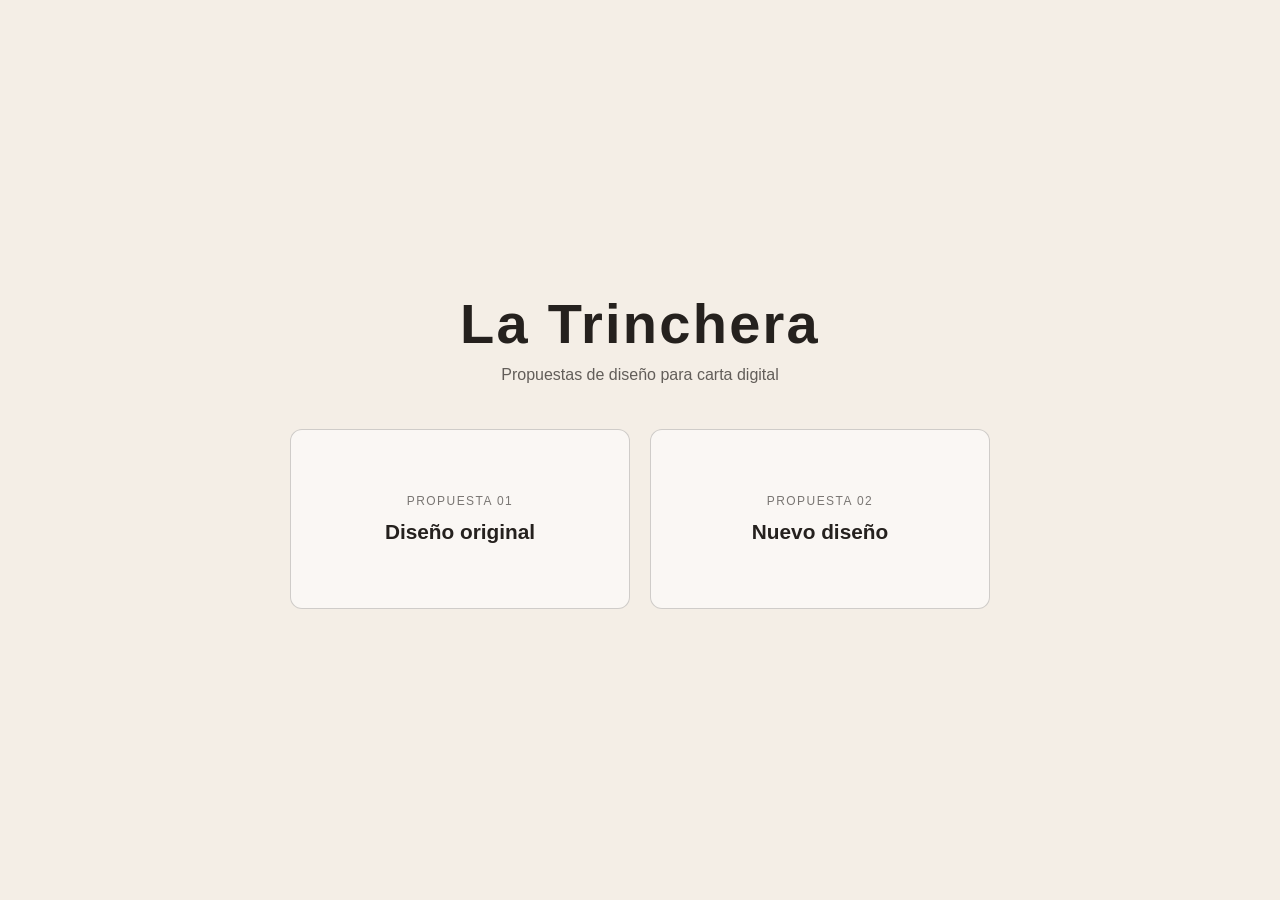
==== commit 9780f942: "Fix link in index.html to point to v1.html" ====
--- a/index.html
+++ b/index.html
@@ -1,477 +1,123 @@
-<!doctype html><html><head><meta charset=utf8><meta name=viewport content="width=device-width,initial-scale=1,viewport-fit=cover"><style>:root{color-scheme:light;box-sizing:border-box;padding-top:env(safe-area-inset-top,0px);padding-bottom:env(safe-area-inset-bottom,0px)}html{scroll-padding-top:env(safe-area-inset-top,0px)}body{margin:0;padding:0;font:14px -apple-system,BlinkMacSystemFont,sans-serif;background:#faf9f5;color:#141413}img{max-width:100%}[hidden]:not([hidden=until-found i]){display:none!important}</style></head><body>
-<title>Cervecería La Trinchera</title>
-<meta name="description" content="Cervecería La Trinchera en Torrent: hamburguesas, tapas y carnes a la brasa. Cervezas de grifo y reservas por TheFork o WhatsApp.">
-<link rel="preconnect" href="https://fonts.googleapis.com">
-<link rel="preconnect" href="https://fonts.gstatic.com" crossorigin>
-<link rel="stylesheet" href="https://fonts.googleapis.com/css2?family=Alfa+Slab+One&family=Playfair+Display:wght@700;800&family=Archivo:wght@400;500;600&family=Archivo+Narrow:wght@500;600;700&display=swap">
-<script type="application/ld+json">
-{"@context":"https://schema.org","@type":"Restaurant","name":"Cervecería La Trinchera","servesCuisine":["Hamburguesas","Tapas","Carnes a la brasa"],"telephone":"+34961089941","address":{"@type":"PostalAddress","streetAddress":"Plaça de la Llibertat, 13","addressLocality":"Torrent","addressRegion":"Valencia","postalCode":"46900","addressCountry":"ES"},"acceptsReservations":"True","priceRange":"€€"}
-</script>
-<style>
-/* Layout: the facade as a page. A green bottle-glass ground, cream panels, and every
-   title drawn like the logo: red slab letters on a cream ribbon with notched ends,
-   a dark green band underneath. Gold trim as the only ornament. */
-:root{
-  --green:#163a2d;        /* facade paint */
-  --green-deep:#0e271e;   /* shadowed panels, ribbon edge */
-  --green-line:#2b5644;   /* panel edges */
-  --cream:#efe3c4;        /* ribbon, paper */
-  --cream-dim:#c9bd9f;    /* secondary text on green */
-  --red:#a5302a;          /* logo lettering */
-  --gold:#c9a255;         /* brass trim */
-  --ink:#231c15;          /* text on cream */
-  --wa:#1f9d55;           /* WhatsApp action */
-  --f-logo:"Alfa Slab One","Rockwell","Roboto Slab",Georgia,serif;
-  --f-display:"Playfair Display",Georgia,"Times New Roman",serif;
-  --f-body:"Archivo",system-ui,-apple-system,"Segoe UI",sans-serif;
-  --f-label:"Archivo Narrow","Arial Narrow",system-ui,sans-serif;
-  --wrap:1120px;
-  color-scheme:dark;
-}
-*{box-sizing:border-box}
-html{scroll-behavior:smooth}
-@media (prefers-reduced-motion:reduce){html{scroll-behavior:auto}*{transition:none!important;animation:none!important}}
-body{background:var(--green);color:var(--cream);font:400 1rem/1.6 var(--f-body);padding-bottom:calc(76px + env(safe-area-inset-bottom,0px))}
-@media (min-width:760px){body{padding-bottom:0}}
-a{color:inherit}
-:focus-visible{outline:3px solid var(--gold);outline-offset:3px}
-.wrap{max-width:var(--wrap);margin-inline:auto;padding-inline:16px}
-@media (min-width:760px){.wrap{padding-inline:32px}}
-h1,h2,h3{text-wrap:balance;margin:0;font-weight:400}
-.label{font:600 .78rem/1.2 var(--f-label);letter-spacing:.14em;text-transform:uppercase;color:var(--gold)}
+<!DOCTYPE html>
+<html lang="es">
+<head>
+    <meta charset="UTF-8">
+    <meta name="viewport" content="width=device-width, initial-scale=1.0">
+    <title>La Trinchera — Propuestas de carta digital</title>
 
-/* Logo ribbon: dark green edge, cream fill, notched ends, red slab lettering,
-   and the dark band with the small caps line underneath */
-.ribbon{display:inline-flex;flex-direction:column;align-items:center;max-width:100%;filter:drop-shadow(0 8px 14px rgba(0,0,0,.35))}
-.ribbon .r-edge{--n:20px;background:var(--green-deep);padding:3px;clip-path:polygon(0 0,100% 0,calc(100% - var(--n)) 50%,100% 100%,0 100%,var(--n) 50%);max-width:100%}
-.ribbon .r-fill{display:block;background:var(--cream);clip-path:polygon(0 0,100% 0,calc(100% - var(--n) + 2px) 50%,100% 100%,0 100%,calc(var(--n) - 2px) 50%);padding:.16em calc(var(--n) + .55em) .2em;font:400 clamp(1.6rem,4.6vw,2.6rem)/1.08 var(--f-logo);letter-spacing:.03em;text-transform:uppercase;color:var(--red);text-align:center;text-shadow:0 2px 0 rgba(90,20,15,.18)}
-.ribbon .r-sub{margin-top:-1px;background:var(--green-deep);color:var(--cream);font:700 clamp(.62rem,1.6vw,.76rem)/1 var(--f-label);letter-spacing:.18em;text-transform:uppercase;padding:7px 16px 6px;border:1px solid var(--gold);border-top:0;text-align:center;max-width:92%}
-.ribbon.big .r-edge{--n:clamp(22px,4vw,38px);padding:4px}
-.ribbon.big .r-fill{font-size:clamp(2.5rem,9vw,5.2rem);padding:.12em calc(var(--n) + .45em) .16em}
-.ribbon.big .r-sub{font-size:clamp(.68rem,1.8vw,.9rem);padding:9px 20px 8px}
-@media (max-width:500px){.ribbon .r-sub{letter-spacing:.08em;padding-inline:10px}}
+    <style>
+        * {
+            box-sizing: border-box;
+        }
 
-/* Header */
-.top{position:sticky;top:env(safe-area-inset-top,0px);z-index:20;background:var(--green-deep);border-bottom:1px solid var(--green-line)}
-.top .wrap{display:flex;align-items:center;gap:16px;min-height:64px}
-.brand{display:flex;align-items:center;gap:10px;text-decoration:none;margin-right:auto}
-.brand img{width:44px;height:44px;border-radius:50%;box-shadow:0 0 0 2px var(--gold)}
-.brand span{font:400 1.12rem/1 var(--f-logo);letter-spacing:.04em;color:var(--cream);text-transform:uppercase}
-.nav{display:none;gap:22px}
-.nav a{font:600 .85rem/1 var(--f-label);letter-spacing:.12em;text-transform:uppercase;text-decoration:none;color:var(--cream-dim)}
-.nav a:hover{color:var(--cream)}
-@media (min-width:860px){.nav{display:flex}}
-.btn{display:inline-flex;align-items:center;justify-content:center;gap:8px;font:700 .9rem/1 var(--f-label);letter-spacing:.1em;text-transform:uppercase;text-decoration:none;padding:14px 20px;border:0;border-radius:3px;cursor:pointer}
-.btn-red{background:var(--red);color:var(--cream)}
-.btn-red:hover{background:#b8382f}
-.btn-line{background:transparent;color:var(--cream);box-shadow:inset 0 0 0 1.5px var(--gold)}
-.btn-line:hover{background:rgba(201,162,85,.12)}
-.btn-wa{background:var(--wa);color:#fff}
-.btn-wa:hover{background:#23b061}
-.top .btn{padding:11px 16px;display:none}
-@media (min-width:760px){.top .btn{display:inline-flex}}
+        body {
+            margin: 0;
+            min-height: 100vh;
+            display: flex;
+            align-items: center;
+            justify-content: center;
+            padding: 30px 20px;
+            background: #f4eee6;
+            color: #25211e;
+            font-family: Arial, sans-serif;
+        }
 
-/* Hero */
-.hero{padding-block:44px 56px}
-.hero .wrap{display:grid;gap:36px;align-items:center}
-@media (min-width:900px){.hero .wrap{grid-template-columns:1.05fr .95fr;gap:52px}}
-.hero .eyebrow{display:block;margin-bottom:16px}
-.hero p{max-width:34rem;color:var(--cream-dim);font-size:1.08rem;margin:26px 0 28px}
-.hero .ctas{display:flex;flex-wrap:wrap;gap:12px}
-.rating{display:flex;align-items:center;gap:10px;margin-top:26px;font:500 .9rem/1.3 var(--f-label);color:var(--cream-dim);letter-spacing:.04em}
-.rating b{color:var(--gold);font-size:1.05rem;letter-spacing:.1em}
-.photo{position:relative;margin:0}
-.photo img{display:block;width:100%;height:auto;border:6px solid var(--cream);outline:1px solid var(--gold);outline-offset:-12px}
-.photo figcaption{position:absolute;left:-10px;bottom:22px;background:var(--red);color:var(--cream);font:700 .78rem/1 var(--f-label);letter-spacing:.14em;text-transform:uppercase;padding:9px 12px}
-@media (max-width:500px){.photo figcaption{left:6px}}
+        .container {
+            width: 100%;
+            max-width: 700px;
+            text-align: center;
+        }
 
-section{padding-block:64px}
-.sec-head{display:flex;flex-direction:column;align-items:flex-start;gap:16px;margin-bottom:34px}
-.sec-head p{margin:0;max-width:40rem;color:var(--cream-dim)}
+        .brand {
+            margin-bottom: 45px;
+        }
 
-/* Grifos */
-#grifos{background:var(--green-deep);border-block:1px solid var(--green-line)}
-.taps-grid{display:grid;gap:36px}
-@media (min-width:900px){.taps-grid{grid-template-columns:1fr 1fr;align-items:center}}
-.taps-photo{margin:0}
-.taps-photo img{display:block;width:100%;height:auto;border-radius:2px}
-.taps{list-style:none;margin:0;padding:0;display:grid;gap:12px}
-.tap{display:grid;grid-template-columns:52px 1fr auto;gap:14px;align-items:center;padding:14px 16px;background:var(--green);border:1px solid var(--green-line)}
-.tap .disc{width:52px;height:52px;border-radius:50%;display:grid;place-items:center;font:400 1.15rem/1 var(--f-logo);box-shadow:inset 0 0 0 3px rgba(255,255,255,.25),0 0 0 2px var(--gold)}
-.tap h3{font:700 1.15rem/1.2 var(--f-display);color:var(--cream)}
-.tap p{margin:2px 0 0;font-size:.9rem;color:var(--cream-dim)}
-.tap .abv{font:700 1rem/1 var(--f-label);color:var(--gold);font-variant-numeric:tabular-nums;white-space:nowrap}
-.taps-note{margin:16px 0 0;font-size:.9rem;color:var(--cream-dim)}
+        .brand h1 {
+            margin: 0 0 10px;
+            font-size: clamp(2rem, 6vw, 3.5rem);
+            letter-spacing: 0.04em;
+        }
 
-/* Carta */
-.menu-tools{display:flex;flex-direction:column;gap:14px;margin-bottom:26px}
-.tabs{display:flex;gap:8px;overflow-x:auto;padding-bottom:6px;scrollbar-width:thin}
-.tab{flex:none;font:700 .82rem/1 var(--f-label);letter-spacing:.1em;text-transform:uppercase;padding:11px 14px;background:transparent;color:var(--cream-dim);border:1px solid var(--green-line);border-radius:2px;cursor:pointer}
-.tab[aria-selected="true"]{background:var(--cream);color:var(--red);border-color:var(--cream)}
-.search{position:relative;max-width:420px}
-.search input{width:100%;font:500 1rem/1 var(--f-body);padding:13px 14px;background:var(--green-deep);color:var(--cream);border:1px solid var(--green-line);border-radius:2px}
-.search input::placeholder{color:var(--cream-dim)}
-.menu-card{background:var(--cream);color:var(--ink);padding:28px 22px;box-shadow:inset 0 0 0 6px var(--cream),inset 0 0 0 7px var(--gold)}
-@media (min-width:760px){.menu-card{padding:40px 44px}}
-.menu-card h3{font:400 1.8rem/1.1 var(--f-logo);color:var(--red);text-transform:uppercase;letter-spacing:.03em}
-.menu-card .note{margin:6px 0 18px;font-size:.9rem;color:#5d5244}
-.menu-group{margin-top:22px}
-.menu-group h4{margin:0 0 4px;font:700 .8rem/1 var(--f-label);letter-spacing:.14em;text-transform:uppercase;color:var(--green)}
-.items{list-style:none;margin:0;padding:0;display:grid;gap:0 48px}
-@media (min-width:860px){.items{grid-template-columns:1fr 1fr}}
-.item{padding:13px 0;border-bottom:1px dashed #cbbd99;min-width:0}
-.item .row{display:flex;align-items:baseline;gap:8px}
-.item .name{font:700 1.02rem/1.3 var(--f-display);letter-spacing:.01em}
-.item .dots{flex:1;border-bottom:2px dotted #b6a77f;transform:translateY(-4px);min-width:16px}
-.item .price{font:700 1rem/1 var(--f-label);font-variant-numeric:tabular-nums;color:var(--red);white-space:nowrap}
-.item .desc{margin:3px 0 0;font-size:.9rem;line-height:1.45;color:#5d5244}
-.item .tag{display:inline-block;margin-left:6px;font:700 .66rem/1 var(--f-label);letter-spacing:.1em;text-transform:uppercase;color:var(--cream);background:var(--green);padding:3px 5px;vertical-align:middle}
-.empty{padding:20px 0;color:#5d5244}
-.allergens{margin:22px 0 0;font-size:.85rem;color:#5d5244}
+        .brand p {
+            margin: 0;
+            font-size: 1rem;
+            opacity: 0.7;
+        }
 
-/* Reservas */
-#reservas{background:var(--green-deep);border-block:1px solid var(--green-line)}
-.book{display:grid;gap:20px}
-@media (min-width:900px){.book{grid-template-columns:.8fr 1.2fr}}
-.panel{background:var(--green);border:1px solid var(--green-line);padding:26px 22px;display:flex;flex-direction:column;gap:14px;min-width:0}
-@media (min-width:760px){.panel{padding:32px}}
-.panel h3{font:700 1.5rem/1.15 var(--f-display);color:var(--cream)}
-.panel p{margin:0;color:var(--cream-dim)}
-.form{display:grid;gap:14px;grid-template-columns:1fr 1fr}
-.field{display:flex;flex-direction:column;gap:6px;min-width:0}
-.field.full{grid-column:1/-1}
-@media (max-width:480px){.field{grid-column:1/-1}}
-.field label{font:600 .76rem/1 var(--f-label);letter-spacing:.12em;text-transform:uppercase;color:var(--gold)}
-.field input,.field select,.field textarea{font:500 1rem/1.3 var(--f-body);padding:12px;background:var(--green-deep);color:var(--cream);border:1px solid var(--green-line);border-radius:2px;width:100%}
-.field textarea{resize:vertical;min-height:70px}
-.form .btn{grid-column:1/-1}
-.err{grid-column:1/-1;margin:0;color:#f0a59c;font-size:.9rem}
-.phone{display:flex;flex-wrap:wrap;align-items:center;gap:10px;margin-top:auto;padding-top:14px;border-top:1px solid var(--green-line)}
-.phone strong{font:700 1.25rem/1 var(--f-label);letter-spacing:.06em;user-select:all;font-variant-numeric:tabular-nums}
-.copy{font:600 .75rem/1 var(--f-label);letter-spacing:.1em;text-transform:uppercase;background:transparent;color:var(--gold);border:1px solid var(--gold);padding:7px 10px;border-radius:2px;cursor:pointer}
+        .options {
+            display: grid;
+            grid-template-columns: repeat(2, 1fr);
+            gap: 20px;
+        }
 
-/* Visita */
-.visit{display:grid;gap:28px}
-@media (min-width:860px){.visit{grid-template-columns:1fr 1fr 1fr}}
-.visit-photo{margin:0}
-.visit-photo img{display:block;width:100%;height:auto;max-height:520px;object-fit:cover;border:6px solid var(--cream)}
-.facts{display:grid;gap:22px;align-content:start;margin:0}
-.facts dt{margin-bottom:4px}
-.facts dd{margin:0;font-size:1.05rem}
-.quotes{display:grid;gap:16px;align-content:start}
-.quote{margin:0;padding:18px 20px;background:var(--green-deep);border:1px solid var(--green-line)}
-.quote p{margin:0 0 10px;font:italic 500 1.02rem/1.5 var(--f-display);color:var(--cream)}
-.quote footer{font:600 .78rem/1 var(--f-label);letter-spacing:.12em;text-transform:uppercase;color:var(--gold)}
+        .option {
+            display: flex;
+            flex-direction: column;
+            align-items: center;
+            justify-content: center;
+            min-height: 180px;
+            padding: 30px 20px;
+            border: 1px solid rgba(37, 33, 30, 0.2);
+            border-radius: 12px;
+            background: rgba(255, 255, 255, 0.55);
+            color: inherit;
+            text-decoration: none;
+            transition: transform 0.2s ease, background 0.2s ease;
+        }
 
-/* Footer */
-.foot{background:var(--green-deep);border-top:1px solid var(--green-line);padding-block:40px}
-.foot .wrap{display:flex;flex-wrap:wrap;gap:24px;align-items:center;justify-content:space-between}
-.foot img{width:96px;height:96px;border-radius:50%;box-shadow:0 0 0 3px var(--gold)}
-.foot nav{display:flex;flex-wrap:wrap;gap:18px}
-.foot nav a{font:600 .8rem/1 var(--f-label);letter-spacing:.1em;text-transform:uppercase;color:var(--cream-dim);text-decoration:none}
-.foot small{display:block;width:100%;color:var(--cream-dim);font-size:.82rem}
+        .option:hover {
+            transform: translateY(-4px);
+            background: #fff;
+        }
 
-/* Mobile action bar */
-.bar{position:fixed;left:0;right:0;bottom:0;z-index:30;display:grid;grid-template-columns:1fr 1fr;gap:8px;padding:10px 12px calc(10px + env(safe-area-inset-bottom,0px));background:var(--green-deep);border-top:1px solid var(--green-line)}
-.bar .btn{padding:14px 10px}
-@media (min-width:760px){.bar{display:none}}
-</style>
+        .option span {
+            margin-bottom: 12px;
+            font-size: 0.75rem;
+            letter-spacing: 0.12em;
+            text-transform: uppercase;
+            opacity: 0.6;
+        }
 
-<header class="top">
-  <div class="wrap">
-    <a class="brand" href="#inicio"><img src="img/logo.jpg" alt="Logotipo de La Trinchera" width="44" height="44"><span>La Trinchera</span></a>
-    <nav class="nav" aria-label="Principal">
-      <a href="#grifos">Cervezas</a>
-      <a href="#carta">Carta</a>
-      <a href="#reservas">Reservas</a>
-      <a href="#visitanos">Visítanos</a>
-    </nav>
-    <a class="btn btn-red" href="#reservas">Reservar mesa</a>
-  </div>
-</header>
+        .option strong {
+            font-size: 1.3rem;
+        }
 
-<main id="inicio">
-  <section class="hero">
-    <div class="wrap">
-      <div>
-        <span class="label eyebrow">Cervecería · Torrent</span>
-        <h1 class="ribbon big"><span class="r-edge"><span class="r-fill">La Trinchera</span></span><span class="r-sub">Hamburguesería · Tapas · Carnes a la brasa</span></h1>
-        <p>Hamburguesas de carne madurada, tapas de barra y carnes a la brasa, con cerveza bien tirada de grifo. En la Plaça de la Llibertat.</p>
-        <div class="ctas">
-          <a class="btn btn-red" href="#reservas">Reservar mesa</a>
-          <a class="btn btn-line" href="#carta">Ver la carta</a>
-        </div>
-        <div class="rating"><b>★★★★☆ 4,4</b><span>Más de 780 reseñas en Google</span></div>
-      </div>
-      <figure class="photo">
-        <img src="img/fachada.jpg" alt="Fachada verde de la Cervecería La Trinchera de noche, con la terraza montada" width="512" height="341">
-        <figcaption>Plaça de la Llibertat, 13</figcaption>
-      </figure>
-    </div>
-  </section>
+        @media (max-width: 600px) {
+            .options {
+                grid-template-columns: 1fr;
+            }
 
-  <section id="grifos">
-    <div class="wrap">
-      <div class="sec-head">
-        <h2 class="ribbon"><span class="r-edge"><span class="r-fill">Las birras</span></span><span class="r-sub">Cerveza de grifo</span></h2>
-        <p>Cinco grifos siempre a punto. Si no sabes cuál elegir, pregúntanos: te recomendamos la que mejor va con tu plato.</p>
-      </div>
-      <div class="taps-grid">
-        <figure class="taps-photo"><img src="img/grifos.jpg" alt="Barra con los grifos de Franziskaner, Leffe Rossa, Leffe Brune, Leffe Blonde y Budweiser, cada uno con su copa servida" width="850" height="567"></figure>
-        <div>
-          <ul class="taps" id="taps"></ul>
-          <p class="taps-note">Graduación según el fabricante. Pregunta por las cervezas de botella disponibles.</p>
-        </div>
-      </div>
-    </div>
-  </section>
+            .option {
+                min-height: 140px;
+            }
+        }
+    </style>
+</head>
 
-  <section id="carta">
-    <div class="wrap">
-      <div class="sec-head">
-        <h2 class="ribbon"><span class="r-edge"><span class="r-fill">Nuestra carta</span></span><span class="r-sub">Burgers · Tapas · Brasa</span></h2>
-        <p>Producto natural, brasa de verdad y raciones para compartir. Las burgers y los platos de firma no admiten cambios: elige la tuya.</p>
-      </div>
-      <div class="menu-tools">
-        <div class="tabs" role="tablist" aria-label="Secciones de la carta" id="tabs"></div>
-        <div class="search"><input id="q" type="search" placeholder="Buscar un plato o ingrediente" aria-label="Buscar en la carta"></div>
-      </div>
-      <div class="menu-card" id="menu" role="tabpanel" aria-live="polite"></div>
-    </div>
-  </section>
+<body>
 
-  <section id="reservas">
-    <div class="wrap">
-      <div class="sec-head">
-        <h2 class="ribbon"><span class="r-edge"><span class="r-fill">Reserva tu mesa</span></span><span class="r-sub">TheFork · WhatsApp · Teléfono</span></h2>
-        <p>Los fines de semana se llena. Reserva al momento en TheFork o mándanos tu petición por WhatsApp y te confirmamos.</p>
-      </div>
-      <div class="book">
-        <div class="panel">
-          <span class="label">Confirmación al instante</span>
-          <h3>Reserva en TheFork</h3>
-          <p>Elige día, hora y comensales y recibe la confirmación en el momento.</p>
-          <a class="btn btn-red" id="thefork" href="https://www.thefork.es/" target="_blank" rel="noopener">Reservar en TheFork</a>
-          <div class="phone">
-            <span class="label" style="width:100%">¿Prefieres llamar?</span>
-            <strong id="tel">961 08 99 41</strong>
-            <button class="copy" type="button" id="copyTel">Copiar</button>
-          </div>
-        </div>
-        <div class="panel">
-          <span class="label">Te respondemos por WhatsApp</span>
-          <h3>Pídela por WhatsApp</h3>
-          <form class="form" id="waForm" novalidate>
-            <div class="field full"><label for="wName">Nombre</label><input id="wName" autocomplete="name" placeholder="Tu nombre"></div>
-            <div class="field"><label for="wDate">Día</label><input id="wDate" type="date"></div>
-            <div class="field"><label for="wTime">Hora</label><select id="wTime"></select></div>
-            <div class="field"><label for="wPax">Personas</label><select id="wPax"></select></div>
-            <div class="field"><label for="wZone">Zona</label><select id="wZone"><option>Me da igual</option><option>Terraza</option><option>Interior</option></select></div>
-            <div class="field full"><label for="wNotes">Comentarios (opcional)</label><textarea id="wNotes" placeholder="Trona, celebración, alergias…"></textarea></div>
-            <p class="err" id="wErr" hidden></p>
-            <button class="btn btn-wa" type="submit">Enviar por WhatsApp</button>
-          </form>
-          <p style="font-size:.85rem">Se abrirá WhatsApp con el mensaje escrito. La reserva queda confirmada cuando te respondamos.</p>
-        </div>
-      </div>
-    </div>
-  </section>
+    <main class="container">
 
-  <section id="visitanos">
-    <div class="wrap">
-      <div class="sec-head"><h2 class="ribbon"><span class="r-edge"><span class="r-fill">Visítanos</span></span><span class="r-sub">Plaça de la Llibertat, 13</span></h2></div>
-      <div class="visit">
-        <figure class="visit-photo"><img src="img/fachada-vertical.jpg" alt="Entrada de La Trinchera con mesas de terraza" width="335" height="597"></figure>
-        <dl class="facts">
-          <div><dt class="label">Dirección</dt><dd>Plaça de la Llibertat, 13<br>46900 Torrent, Valencia</dd></div>
-          <div><dt class="label">Teléfono</dt><dd>961 08 99 41</dd></div>
-          <div><dt class="label">Horario</dt><dd>Pendiente de confirmar con el local</dd></div>
-          <div><dt class="label">Pago</dt><dd>Tarjeta y Ticket Restaurant</dd></div>
-          <div><a class="btn btn-line" href="https://www.google.com/maps/search/?api=1&query=Cervecer%C3%ADa+La+Trinchera+Pla%C3%A7a+de+la+Llibertat+13+Torrent" target="_blank" rel="noopener">Cómo llegar</a></div>
-        </dl>
-        <div class="quotes">
-          <blockquote class="quote"><p>Calidad y trato de primera. Tienen una gran variedad de platos. Es un sitio más informal con un ambiente más distendido.</p><footer>Cristian · Google</footer></blockquote>
-          <blockquote class="quote"><p>Destacar la atención y amabilidad de las chicas que nos atendieron y lo bien que nos recomendaron las cervezas de tirador.</p><footer>Lorena · Google</footer></blockquote>
-          <blockquote class="quote"><p>Cena buenísima, a un precio aceptable. Volveremos seguro.</p><footer>Vicenta · Google</footer></blockquote>
-        </div>
-      </div>
-    </div>
-  </section>
-</main>
+        <header class="brand">
+            <h1>La Trinchera</h1>
+            <p>Propuestas de diseño para carta digital</p>
+        </header>
 
-<footer class="foot">
-  <div class="wrap">
-    <img src="img/logo.jpg" alt="La Trinchera: hamburguesería, tapas y carnes a la brasa" width="96" height="96">
-    <nav aria-label="Legal">
-      <a href="#inicio">Aviso legal</a>
-      <a href="#inicio">Privacidad</a>
-      <a href="#inicio">Cookies</a>
-    </nav>
-    <small>© 2026 Cervecería La Trinchera · Torrent (Valencia)</small>
-  </div>
-</footer>
+        <section class="options">
 
-<div class="bar">
-  <a class="btn btn-red" href="#reservas">Reservar</a>
-  <a class="btn btn-wa" id="barWa" href="#reservas" target="_blank" rel="noopener">WhatsApp</a>
-</div>
+            <a class="option" href="./v1.html">
+                <span>Propuesta 01</span>
+                <strong>Diseño original</strong>
+            </a>
 
-<script>
-// Datos del local: cambiar aquí cuando el cliente los confirme
-const WHATSAPP = "34961089941";               // número con WhatsApp del local (el 961 es fijo: confirmar)
-const THEFORK_URL = "https://www.thefork.es/"; // sustituir por la ficha de La Trinchera en TheFork
+            <a class="option" href="./v2/">
+                <span>Propuesta 02</span>
+                <strong>Nuevo diseño</strong>
+            </a>
 
-document.getElementById("thefork").href = THEFORK_URL;
-document.getElementById("barWa").href = "https://wa.me/" + WHATSAPP + "?text=" + encodeURIComponent("Hola, quería reservar mesa en La Trinchera.");
+        </section>
 
-const TAPS = [
-  {n:"Franziskaner", s:"Weissbier · trigo alemana", abv:"5,0 %", c:"#f2efe6", t:"#1e3f8a"},
-  {n:"Leffe Blonde", s:"Abadía belga rubia", abv:"6,6 %", c:"#e3a33a", t:"#3b230f"},
-  {n:"Leffe Brune",  s:"Abadía belga tostada", abv:"6,5 %", c:"#5a3820", t:"#f3dfb8"},
-  {n:"Leffe Rossa",  s:"Abadía belga roja", abv:"6,6 %", c:"#b8402f", t:"#f7e3c8"},
-  {n:"Budweiser",    s:"Lager americana", abv:"5,0 %", c:"#c8102e", t:"#ffffff"}
-];
-document.getElementById("taps").innerHTML = TAPS.map(b =>
-  `<li class="tap"><span class="disc" style="background:${b.c};color:${b.t}" aria-hidden="true">${b.n[0]}</span>
-   <div><h3>${b.n}</h3><p>${b.s}</p></div><span class="abv">${b.abv}</span></li>`).join("");
+    </main>
 
-const MENU = [
-  {id:"burgers", t:"Burgers", note:"Carne de ternera de 200 g o carne madurada. Las hamburguesas no se pueden modificar.", items:[
-    ["Korea","10,90","Ternera 200 g, pepinillos, salsa Emmy y bacon."],
-    ["Trinchera","10,90","Ternera 200 g, salsa Trinchera, crema de berenjena, cebolla y queso de cabra."],
-    ["Americana","10,90","Ternera 200 g, lechuga, tomate, salsa Trinchera, cheddar, bacon y cebolla caramelizada."],
-    ["Cal y arena","10,90","Ternera 200 g, jamón, queso de cabra, confitura de tomate y mezclum."],
-    ["Red","10,90","Ternera 200 g, salsa suave de pimiento ahumado, huevo frito y patatas paja."],
-    ["Jalisco","10,90","Solo para valientes. Ternera 200 g, crema de queso, jalapeños, cebolla roja, salsa picante y huevo frito."],
-    ["Smoke","10,90","Ternera 200 g, pepinillos, cebolla roja, cheddar, bacon y salsa ahumada."],
-    ["Pepper","10,90","Ternera 200 g, champiñones, cheddar, salsa de pimienta verde y bacon."],
-    ["Sriracha","10,90","Ternera 200 g, salsa sriracha, pepinillos, cheddar y cebolla crujiente."],
-    ["Onion BBQ","11,90","Ternera 200 g, salsa barbacoa, cheddar, bacon y aros de cebolla."],
-    ["Normanda","12,50","Ternera 200 g, salsa de camembert e higos con jalapeños y crujiente de patata."],
-    ["Old Sweet Liset","13,90","Carne madurada, cheddar, salsa de torrezno, salsa smoke y crujiente de nachos."],
-    ["Chicharrona","13,90","Carne madurada, salsa de torrezno, relish de cebollita y pepinillo, salsa smoke y crujiente de nachos."],
-    ["La Madurada","13,90","Carne madurada 200 g, cheddar, bacon, pepinillo y cebolla roja.","Hasta fin de existencias"],
-    ["Cenicienta","14,90","Carne madurada 200 g, calabaza confitada, bacon y queso brie."],
-    ["1313","14,90","Carne madurada 200 g, mahonesa de piparras, cheddar y bacon."],
-    ["Cardiaca","14,90","Doble de carne, cheddar, bacon y salsa barbacoa."],
-    ["Emi 2.0","15,90","Carne madurada 200 g, cebolla caramelizada, salsa Emi, bacon, salsa de camembert y cebolla crujiente."],
-    ["Cheeseburger","7,50","Carne y queso. Ideal para los peques.","Infantil"]
-  ]},
-  {id:"tapas", t:"Tapas", note:"Para empezar y para compartir.", items:[
-    ["Gilda clásica","2,00"],["Sardina ahumada","3,50","Con queso crema, confitura de tomate y sriracha suave."],["Croqueta de cocido","3,00","Por unidad."],
-    ["Taco de ensaladilla con anchoa","4,50"],["Tostada de foie","5,00"],["Patatas bravas","5,90"],["Champiñones a la plancha","6,50"],
-    ["Ensaladilla rusa","7,00"],["Torrezno de Soria","7,50"],["Tiras de pollo crunch","7,90"],["Oreja a la plancha","8,00"],
-    ["Buñuelos de bacalao","8,00"],["Patatas con salsa de queso y chicharrones","9,00"],["Chipirones a la plancha","9,90"],
-    ["Quesadilla de serrano y quesos","9,90","Con salsa de tomate."],["Provolone con tomate y orégano","11,90"],["Queso curado","12,00"],
-    ["Mollejas de ternera","14,00"],["Sepionet a la plancha","14,90"],["Tabla de quesos","15,00"],
-    ["Nachos","16,00","Con guacamole, mezcla de carne y queso."],["Gambas a la plancha","18,00"],["Jamón ibérico","19,00"],["Jamón ibérico y queso curado","19,00"]
-  ]},
-  {id:"brasa", t:"Carnes a la brasa", note:"Acompáñalas con nuestra sangría de cava (25 €).", items:[
-    ["Pollo a la brasa","10,90"],["Conejo a la brasa","13,50"],["Costilla BBQ a baja temperatura","14,00"],
-    ["Secreto de cerdo con salsa de pimienta","14,90"],["Cordero en salsa tikka masala","15,00"],["Pierna de cordero al horno","18,00"],
-    ["Pluma de cerdo ibérico","19,00"],["Entrecot de lomo alto","21,00"],["Chuletón de carne madurada 45 días","60,00 / kg"],["Wagyu","120,00 / kg"]
-  ]},
-  {id:"firma", t:"Firma propia", note:"Combinaciones de la casa que no admiten modificaciones. Disfrútalas tal cual.", items:[
-    ["Ostra","2,50","Por unidad."],["Ajo arriero","8,00"],["Trufada","11,90","Ternera 200 g, tomate, salsa de trufa, jamón y setas."],
-    ["Garbanzos marineros","12,00"],["Tuétano al horno con alcachofas y jamón","15,00"],
-    ["Duck 2.0","15,00","Salsa dulce de boniato, foie fresco, confitura de higos y mezclum."],["Calamar de playa a la plancha","25,00"]
-  ]},
-  {id:"ensaladas", t:"Ensaladas", items:[
-    ["Tomate con atún","10,00"],
-    ["Greta","12,50","Mezclum de lechugas, tomate cherry, maíz, nueces, aguacate, queso de cabra y vinagreta de pimiento y cebolla."],
-    ["César","12,50","Lechuga, tomate cherry, parmesano, salsa César, pollo crujiente, maíz, bacon y cebolla crujiente."]
-  ]},
-  {id:"sandwiches", t:"Sándwiches", items:[
-    ["Mixto de york y queso","6,00"],["Serranito","7,00","Con serrano, manchego y tomate natural."],
-    ["Granjero","9,90","Lechuga, tomate, pollo, york y queso, bacon y mahonesa."],
-    ["Costero","9,90","Lechuga, tomate, cebolla caramelizada, queso brie, bacon, huevo y salsa Trinchera."]
-  ]},
-  {id:"postres", t:"Postres", items:[
-    ["Piña natural","5,00"],["Coulant de chocolate con helado","5,00"],["Tarta de Toblerone con helado de avellana","5,00"],["Irish cream","5,00"],
-    ["Tarta de pistacho","6,00"],["Tarta de Lotus","6,00"],["Tarta de queso con arándanos","6,00"]
-  ]},
-  {id:"vinos", t:"Vinos", note:"Precio por botella.", groups:[
-    ["Tintos · Ribera del Duero",[["Valdehermoso","18,00","Tinta del país, 9 meses en barrica de roble."],["Traslascuestas","18,00","Tinta fina, 8 meses en barrica de roble."],["El Mirón de Prado Rey","20,00","Tempranillo, albillo mayor y merlot, 10 meses en barrica."],["Valdehermoso Crianza","22,00","Tinta del país, 18 meses en barrica de roble."],["Prado Rey Crianza","24,00","Tinta fina, cabernet y merlot, 12 meses en barrica."],["Valderiz","28,00","Tinta del país, 22 meses en barrica de roble."],["Adaro","32,00","Tinta fina, 12 meses en barrica de roble."]]],
-    ["Tintos · Rioja",[["Marqués de Cáceres Bio","16,00","Tempranillo y graciano."],["Excellens Cuvée","18,00","Tempranillo, 14 meses en barrica de roble."],["Baigorri","20,00","Tempranillo, 14 meses en barrica de roble."]]],
-    ["Tintos · Valencianos",[["Bobal en Calma","16,00","D.O. Utiel-Requena. Bobal, 9 meses en tinaja."],["Rafa Cañizares","18,00","D.O. Alicante. Syrah, 10 meses en tinaja."]]],
-    ["Blancos",[["Tarima Mediterráneo","15,00","D.O. Alicante. Moscatel y merseguera."],["Marqués de Cáceres","16,00","D.O. Rueda. Verdejo."],["Marqués de Vizhoja","16,00","Vino de Galicia. Albariño, treixadura y loureiro."],["Barón de Ley semidulce","17,00","D.O. Rioja. Sauvignon blanc."],["Hacienda Ucediños","17,00","D.O. Valdeorras. Godello."]]],
-    ["Rosados y cavas",[["Excellens Rosé","16,00","D.O. Rioja. Tempranillo y garnacha."],["Cava Nº 29","18,00","Macabeo y xarel·lo."]]]
-  ]}
-  ,{id:"sugerencias", t:"Fuera de carta", note:"Según mercado. Pregunta por las sugerencias del día.", items:[
-    ["Zamburiñas","20,00"]
-  ]}
-];
-
-const esc = s => String(s).replace(/[&<>"]/g, c => ({"&":"&amp;","<":"&lt;",">":"&gt;",'"':"&quot;"}[c]));
-const fold = s => s.normalize("NFD").replace(/[̀-ͯ]/g,"").toLowerCase();
-const itemHTML = ([n,p,d,tag]) => `<li class="item"><div class="row"><span class="name">${esc(n)}${tag?`<span class="tag">${esc(tag)}</span>`:""}</span><span class="dots"></span><span class="price">${esc(p)} €</span></div>${d?`<p class="desc">${esc(d)}</p>`:""}</li>`;
-const ALLERGENS = `<p class="allergens">Disponemos de la información de alérgenos de cada plato. Pídela al personal antes de pedir.</p>`;
-
-let current = "burgers";
-try { current = localStorage.getItem("trinchera-tab") || current; } catch(e) {}
-if (!MENU.some(s => s.id === current)) current = "burgers";
-
-const tabs = document.getElementById("tabs"), menu = document.getElementById("menu"), q = document.getElementById("q");
-tabs.innerHTML = MENU.map(s => `<button class="tab" role="tab" id="tab-${s.id}" data-id="${s.id}">${esc(s.t)}</button>`).join("");
-
-function groupsOf(s){ return s.groups ? s.groups : [[null, s.items]]; }
-function render(){
-  const term = fold(q.value.trim());
-  tabs.querySelectorAll(".tab").forEach(b => b.setAttribute("aria-selected", String(!term && b.dataset.id === current)));
-  if (term) {
-    let html = "", hits = 0;
-    MENU.forEach(s => groupsOf(s).forEach(([g, items]) => {
-      const m = items.filter(i => fold(i[0] + " " + (i[2]||"")).includes(term));
-      if (m.length) { hits += m.length; html += `<div class="menu-group"><h4>${esc(s.t)}${g?" · "+esc(g):""}</h4><ul class="items">${m.map(itemHTML).join("")}</ul></div>`; }
-    }));
-    menu.innerHTML = `<h3>Resultados</h3><p class="note">${hits} ${hits===1?"plato":"platos"} con «${esc(q.value.trim())}»</p>` + (hits ? html : `<p class="empty">No hay platos con ese nombre o ingrediente. Prueba con otra palabra.</p>`) + ALLERGENS;
-    return;
-  }
-  const s = MENU.find(x => x.id === current);
-  menu.setAttribute("aria-labelledby", "tab-" + s.id);
-  menu.innerHTML = `<h3>${esc(s.t)}</h3>${s.note?`<p class="note">${esc(s.note)}</p>`:""}` +
-    groupsOf(s).map(([g, items]) => `<div class="menu-group">${g?`<h4>${esc(g)}</h4>`:""}<ul class="items">${items.map(itemHTML).join("")}</ul></div>`).join("") + ALLERGENS;
-}
-tabs.addEventListener("click", e => {
-  const b = e.target.closest(".tab"); if (!b) return;
-  current = b.dataset.id; q.value = "";
-  try { localStorage.setItem("trinchera-tab", current); } catch(e) {}
-  render();
-});
-q.addEventListener("input", render);
-render();
-
-// Formulario de WhatsApp
-const wDate = document.getElementById("wDate"), wTime = document.getElementById("wTime"), wPax = document.getElementById("wPax");
-const today = new Date(); const iso = d => d.toISOString().slice(0,10);
-const tomorrow = new Date(today); tomorrow.setDate(today.getDate()+1);
-wDate.min = iso(today); wDate.value = iso(tomorrow);
-const times = []; ["13:00","13:30","14:00","14:30","15:00","20:00","20:30","21:00","21:30","22:00","22:30"].forEach(t => times.push(t));
-wTime.innerHTML = times.map(t => `<option${t==="21:00"?" selected":""}>${t}</option>`).join("");
-wPax.innerHTML = Array.from({length:12},(_,i)=>i+1).map(n => `<option value="${n}"${n===4?" selected":""}>${n} ${n===1?"persona":"personas"}</option>`).join("") + `<option value="Más de 12">Más de 12</option>`;
-
-document.getElementById("waForm").addEventListener("submit", e => {
-  e.preventDefault();
-  const err = document.getElementById("wErr");
-  const name = document.getElementById("wName").value.trim();
-  if (!name) { err.textContent = "Escribe tu nombre para que sepamos a quién guardar la mesa."; err.hidden = false; return; }
-  if (!wDate.value || wDate.value < iso(today)) { err.textContent = "Elige un día a partir de hoy."; err.hidden = false; return; }
-  err.hidden = true;
-  const [y,m,d] = wDate.value.split("-");
-  const notes = document.getElementById("wNotes").value.trim();
-  const msg = `Hola, soy ${name}. Quería reservar mesa en La Trinchera:\n` +
-    `• Día: ${d}/${m}/${y}\n• Hora: ${wTime.value}\n• Personas: ${wPax.value}\n• Zona: ${document.getElementById("wZone").value}` +
-    (notes ? `\n• Comentarios: ${notes}` : "") + `\n¡Gracias!`;
-  const a = document.createElement("a");
-  a.href = "https://wa.me/" + WHATSAPP + "?text=" + encodeURIComponent(msg);
-  a.target = "_blank"; a.rel = "noopener"; document.body.appendChild(a); a.click(); a.remove();
-});
-
-document.getElementById("copyTel").addEventListener("click", e => {
-  const btn = e.currentTarget;
-  navigator.clipboard.writeText("961089941").then(() => { btn.textContent = "Copiado"; setTimeout(()=>btn.textContent="Copiar",1800); })
-    .catch(() => { const r = document.createRange(); r.selectNodeContents(document.getElementById("tel")); const s = getSelection(); s.removeAllRanges(); s.addRange(r); });
-});
-</script>
-
-</body></html>+</body>
+</html>
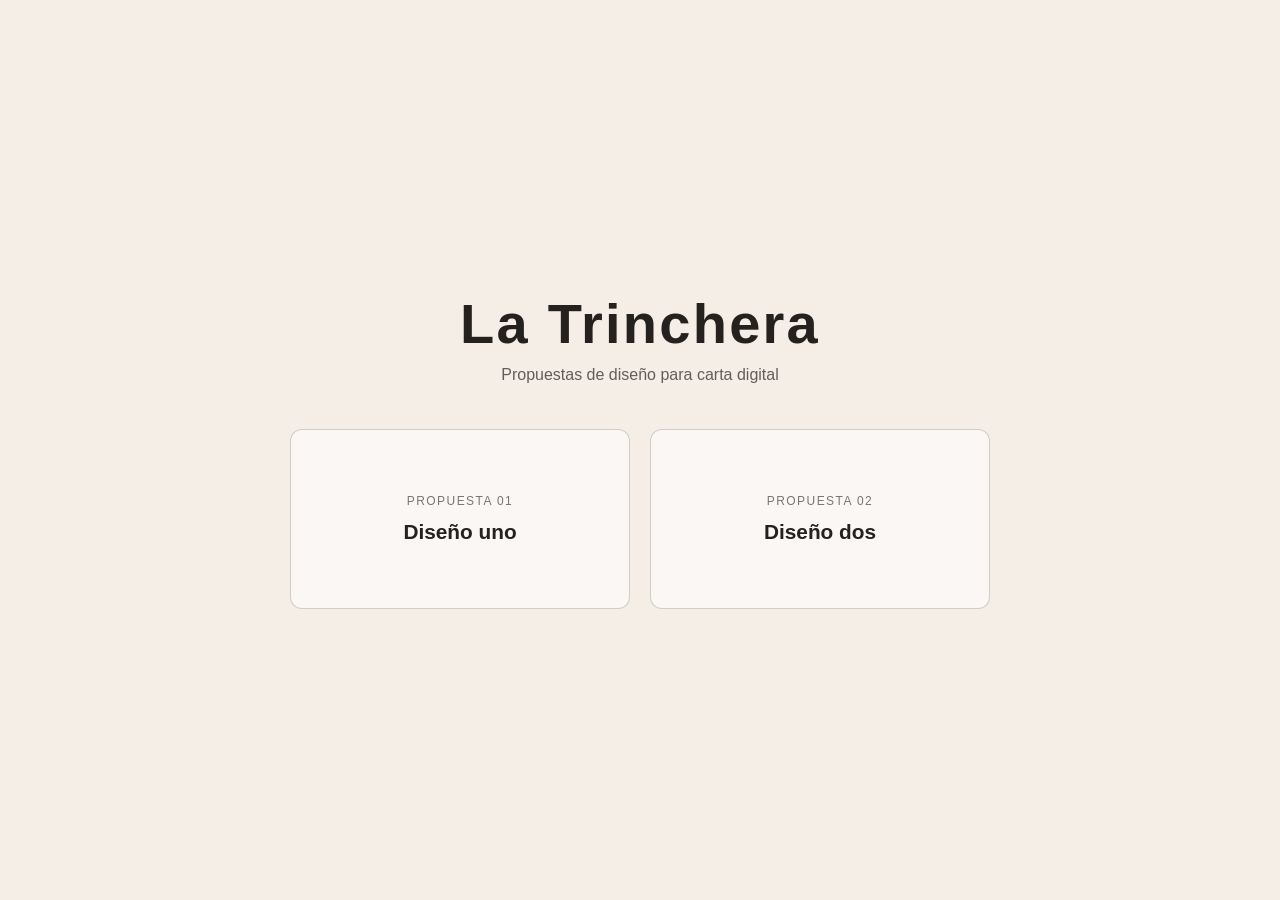
==== commit 4474827e: "Update design labels in options section" ====
--- a/index.html
+++ b/index.html
@@ -107,12 +107,12 @@
 
             <a class="option" href="./v1.html">
                 <span>Propuesta 01</span>
-                <strong>Diseño original</strong>
+                <strong>Diseño uno</strong>
             </a>
 
             <a class="option" href="./v2/">
                 <span>Propuesta 02</span>
-                <strong>Nuevo diseño</strong>
+                <strong>Diseño dos</strong>
             </a>
 
         </section>
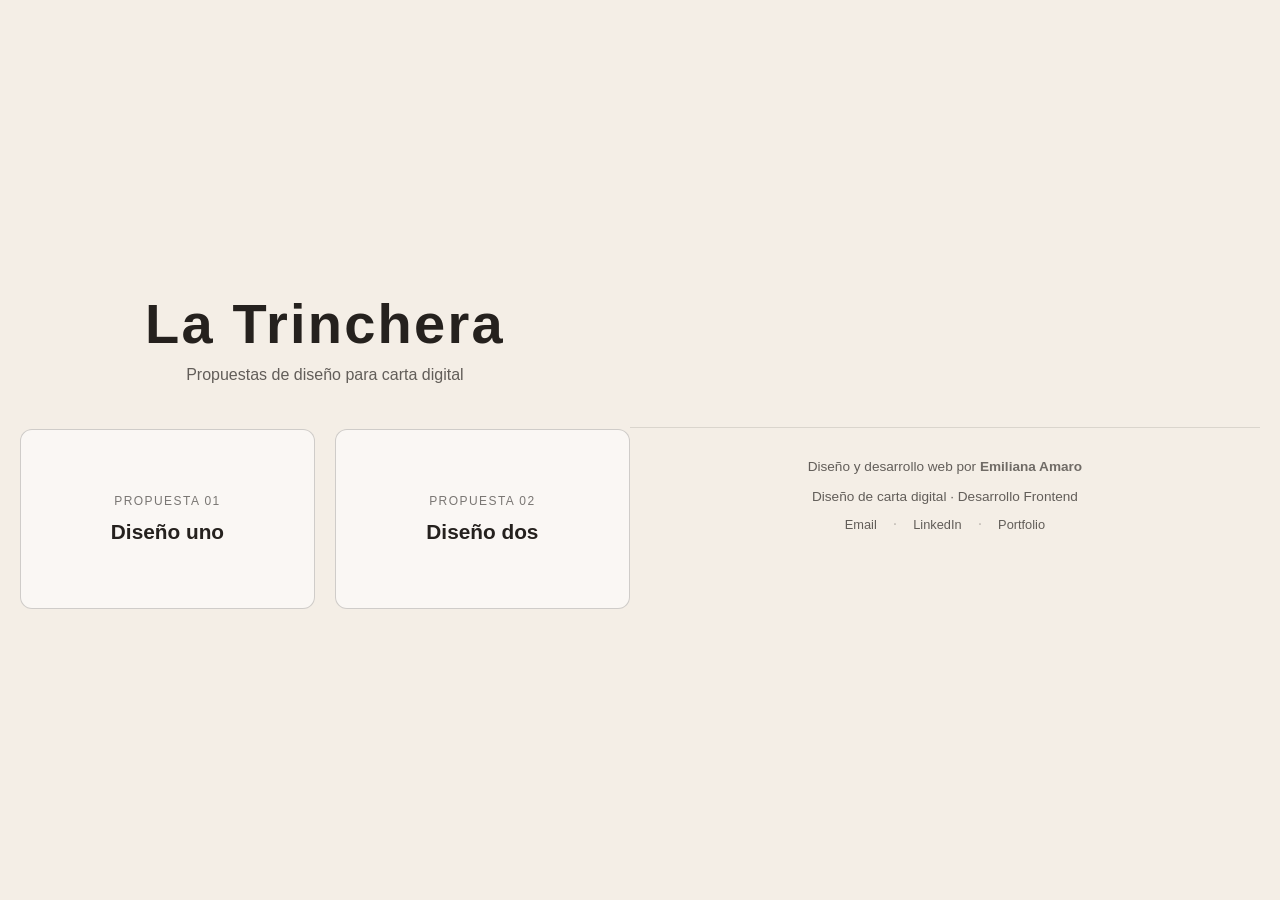
==== commit 5b7eac71: "Add footer and styling to index.html" ====
--- a/index.html
+++ b/index.html
@@ -118,6 +118,93 @@
         </section>
 
     </main>
-
+<style>
+    .site-footer {
+        width: 100%;
+        margin-top: 70px;
+        padding: 28px 20px 10px;
+        text-align: center;
+        border-top: 1px solid rgba(37, 33, 30, 0.12);
+        color: #25211e;
+    }
+
+    .site-footer p {
+        margin: 0 0 8px;
+        font-size: 0.85rem;
+        line-height: 1.6;
+        opacity: 0.7;
+    }
+
+    .site-footer .designer-name {
+        font-weight: 600;
+        opacity: 0.9;
+    }
+
+    .site-footer .contact-links {
+        display: flex;
+        justify-content: center;
+        align-items: center;
+        flex-wrap: wrap;
+        gap: 8px 16px;
+        margin-top: 8px;
+    }
+
+    .site-footer a {
+        color: inherit;
+        font-size: 0.8rem;
+        text-decoration: none;
+        opacity: 0.7;
+        transition: opacity 0.2s ease;
+    }
+
+    .site-footer a:hover {
+        opacity: 1;
+        text-decoration: underline;
+    }
+
+    .site-footer .separator {
+        opacity: 0.25;
+    }
+
+    @media (max-width: 600px) {
+        .site-footer {
+            margin-top: 50px;
+            padding: 24px 16px 8px;
+        }
+
+        .site-footer .contact-links {
+            gap: 6px 12px;
+        }
+    }
+</style>
+
+<footer class="site-footer">
+    <p>
+        Diseño y desarrollo web por
+        <span class="designer-name">Emiliana Amaro</span>
+    </p>
+
+    <p>
+        Diseño de carta digital · Desarrollo Frontend
+    </p>
+
+    <div class="contact-links">
+        <a href="mailto:emilianamaro@hotmail.com">
+            Email
+        </a>
+
+        <span class="separator">·</span>
+
+        <a href="www.linkedin.com/in/emiamaro" target="_blank" rel="noopener noreferrer">
+            LinkedIn
+        </a>
+
+        <span class="separator">·</span>
+
+        <a href="https://emilianamaro.github.io/PF/" target="_blank" rel="noopener noreferrer">
+            Portfolio
+        </a>
+    </div>
+</footer>
 </body>
 </html>
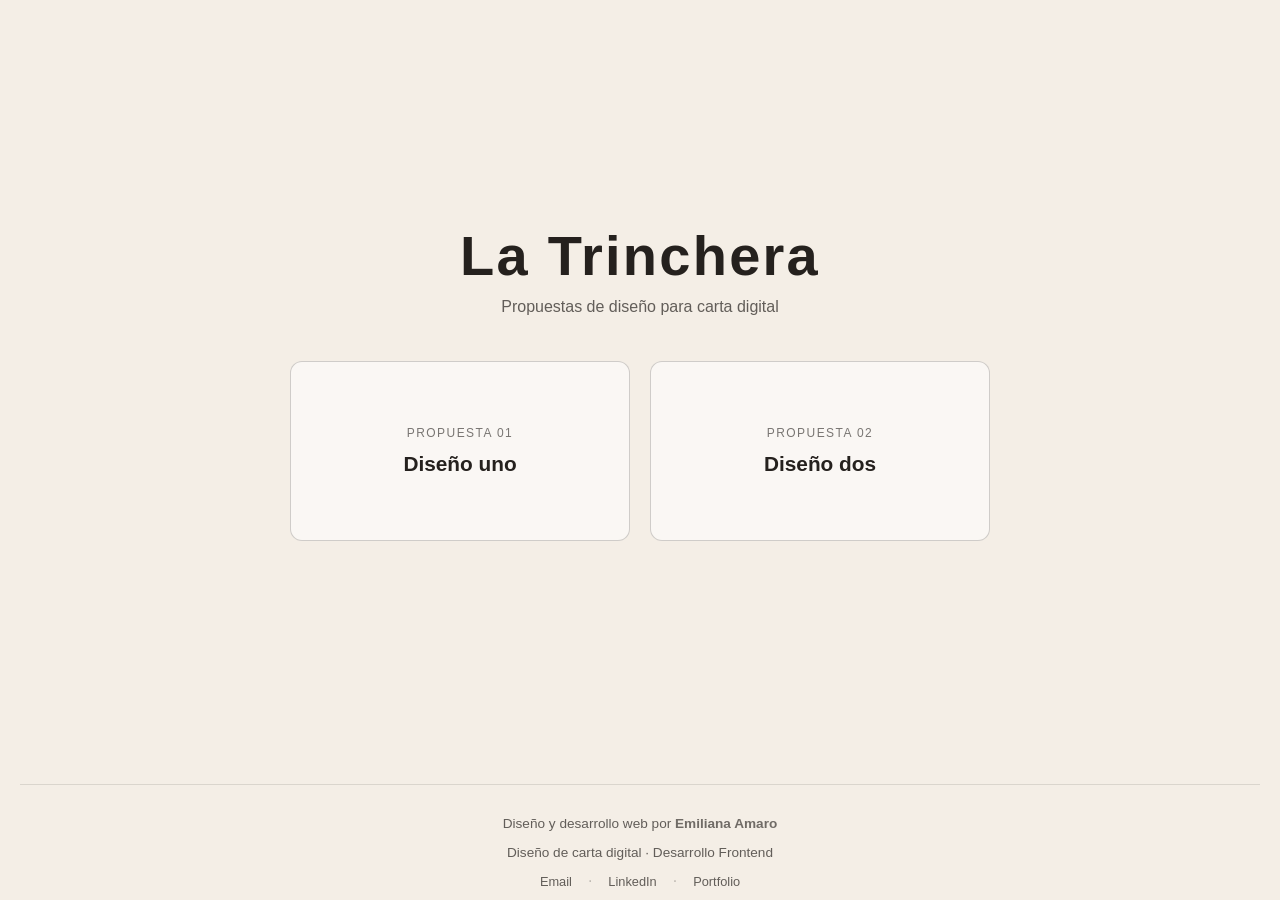
==== commit 4797a9b0: "Refactor footer section and update styles" ====
--- a/index.html
+++ b/index.html
@@ -10,13 +10,16 @@
             box-sizing: border-box;
         }
 
+        html {
+            min-height: 100%;
+        }
+
         body {
             margin: 0;
             min-height: 100vh;
             display: flex;
-            align-items: center;
-            justify-content: center;
-            padding: 30px 20px;
+            flex-direction: column;
+            padding: 30px 20px 0;
             background: #f4eee6;
             color: #25211e;
             font-family: Arial, sans-serif;
@@ -25,6 +28,11 @@
         .container {
             width: 100%;
             max-width: 700px;
+            flex: 1;
+            display: flex;
+            flex-direction: column;
+            justify-content: center;
+            margin: 0 auto;
             text-align: center;
         }
 
@@ -82,13 +90,76 @@
             font-size: 1.3rem;
         }
 
+        /* FOOTER */
+
+        .site-footer {
+            width: 100%;
+            margin-top: 50px;
+            padding: 28px 20px 10px;
+            text-align: center;
+            border-top: 1px solid rgba(37, 33, 30, 0.12);
+            color: #25211e;
+        }
+
+        .site-footer p {
+            margin: 0 0 8px;
+            font-size: 0.85rem;
+            line-height: 1.6;
+            opacity: 0.7;
+        }
+
+        .site-footer .designer-name {
+            font-weight: 600;
+            opacity: 0.9;
+        }
+
+        .site-footer .contact-links {
+            display: flex;
+            justify-content: center;
+            align-items: center;
+            flex-wrap: wrap;
+            gap: 8px 16px;
+            margin-top: 8px;
+        }
+
+        .site-footer a {
+            color: inherit;
+            font-size: 0.8rem;
+            text-decoration: none;
+            opacity: 0.7;
+            transition: opacity 0.2s ease;
+        }
+
+        .site-footer a:hover {
+            opacity: 1;
+            text-decoration: underline;
+        }
+
+        .site-footer .separator {
+            opacity: 0.25;
+        }
+
         @media (max-width: 600px) {
+
+            body {
+                padding: 20px 16px 0;
+            }
+
             .options {
                 grid-template-columns: 1fr;
             }
 
             .option {
                 min-height: 140px;
+            }
+
+            .site-footer {
+                margin-top: 40px;
+                padding: 24px 16px 8px;
+            }
+
+            .site-footer .contact-links {
+                gap: 6px 12px;
             }
         }
     </style>
@@ -118,93 +189,43 @@
         </section>
 
     </main>
-<style>
-    .site-footer {
-        width: 100%;
-        margin-top: 70px;
-        padding: 28px 20px 10px;
-        text-align: center;
-        border-top: 1px solid rgba(37, 33, 30, 0.12);
-        color: #25211e;
-    }
-
-    .site-footer p {
-        margin: 0 0 8px;
-        font-size: 0.85rem;
-        line-height: 1.6;
-        opacity: 0.7;
-    }
-
-    .site-footer .designer-name {
-        font-weight: 600;
-        opacity: 0.9;
-    }
-
-    .site-footer .contact-links {
-        display: flex;
-        justify-content: center;
-        align-items: center;
-        flex-wrap: wrap;
-        gap: 8px 16px;
-        margin-top: 8px;
-    }
-
-    .site-footer a {
-        color: inherit;
-        font-size: 0.8rem;
-        text-decoration: none;
-        opacity: 0.7;
-        transition: opacity 0.2s ease;
-    }
-
-    .site-footer a:hover {
-        opacity: 1;
-        text-decoration: underline;
-    }
-
-    .site-footer .separator {
-        opacity: 0.25;
-    }
-
-    @media (max-width: 600px) {
-        .site-footer {
-            margin-top: 50px;
-            padding: 24px 16px 8px;
-        }
-
-        .site-footer .contact-links {
-            gap: 6px 12px;
-        }
-    }
-</style>
-
-<footer class="site-footer">
-    <p>
-        Diseño y desarrollo web por
-        <span class="designer-name">Emiliana Amaro</span>
-    </p>
-
-    <p>
-        Diseño de carta digital · Desarrollo Frontend
-    </p>
-
-    <div class="contact-links">
-        <a href="mailto:emilianamaro@hotmail.com">
-            Email
-        </a>
-
-        <span class="separator">·</span>
-
-        <a href="www.linkedin.com/in/emiamaro" target="_blank" rel="noopener noreferrer">
-            LinkedIn
-        </a>
-
-        <span class="separator">·</span>
-
-        <a href="https://emilianamaro.github.io/PF/" target="_blank" rel="noopener noreferrer">
-            Portfolio
-        </a>
-    </div>
-</footer>
+
+    <footer class="site-footer">
+
+        <p>
+            Diseño y desarrollo web por
+            <span class="designer-name">Emiliana Amaro</span>
+        </p>
+
+        <p>
+            Diseño de carta digital · Desarrollo Frontend
+        </p>
+
+        <div class="contact-links">
+
+            <a href="mailto:emilianamaro@hotmail.com">
+                Email
+            </a>
+
+            <span class="separator">·</span>
+
+            <a href="https://www.linkedin.com/in/emiamaro/"
+               target="_blank"
+               rel="noopener noreferrer">
+                LinkedIn
+            </a>
+
+            <span class="separator">·</span>
+
+            <a href="https://emilianamaro.github.io/PF/"
+               target="_blank"
+               rel="noopener noreferrer">
+                Portfolio
+            </a>
+
+        </div>
+
+    </footer>
+
 </body>
 </html>
